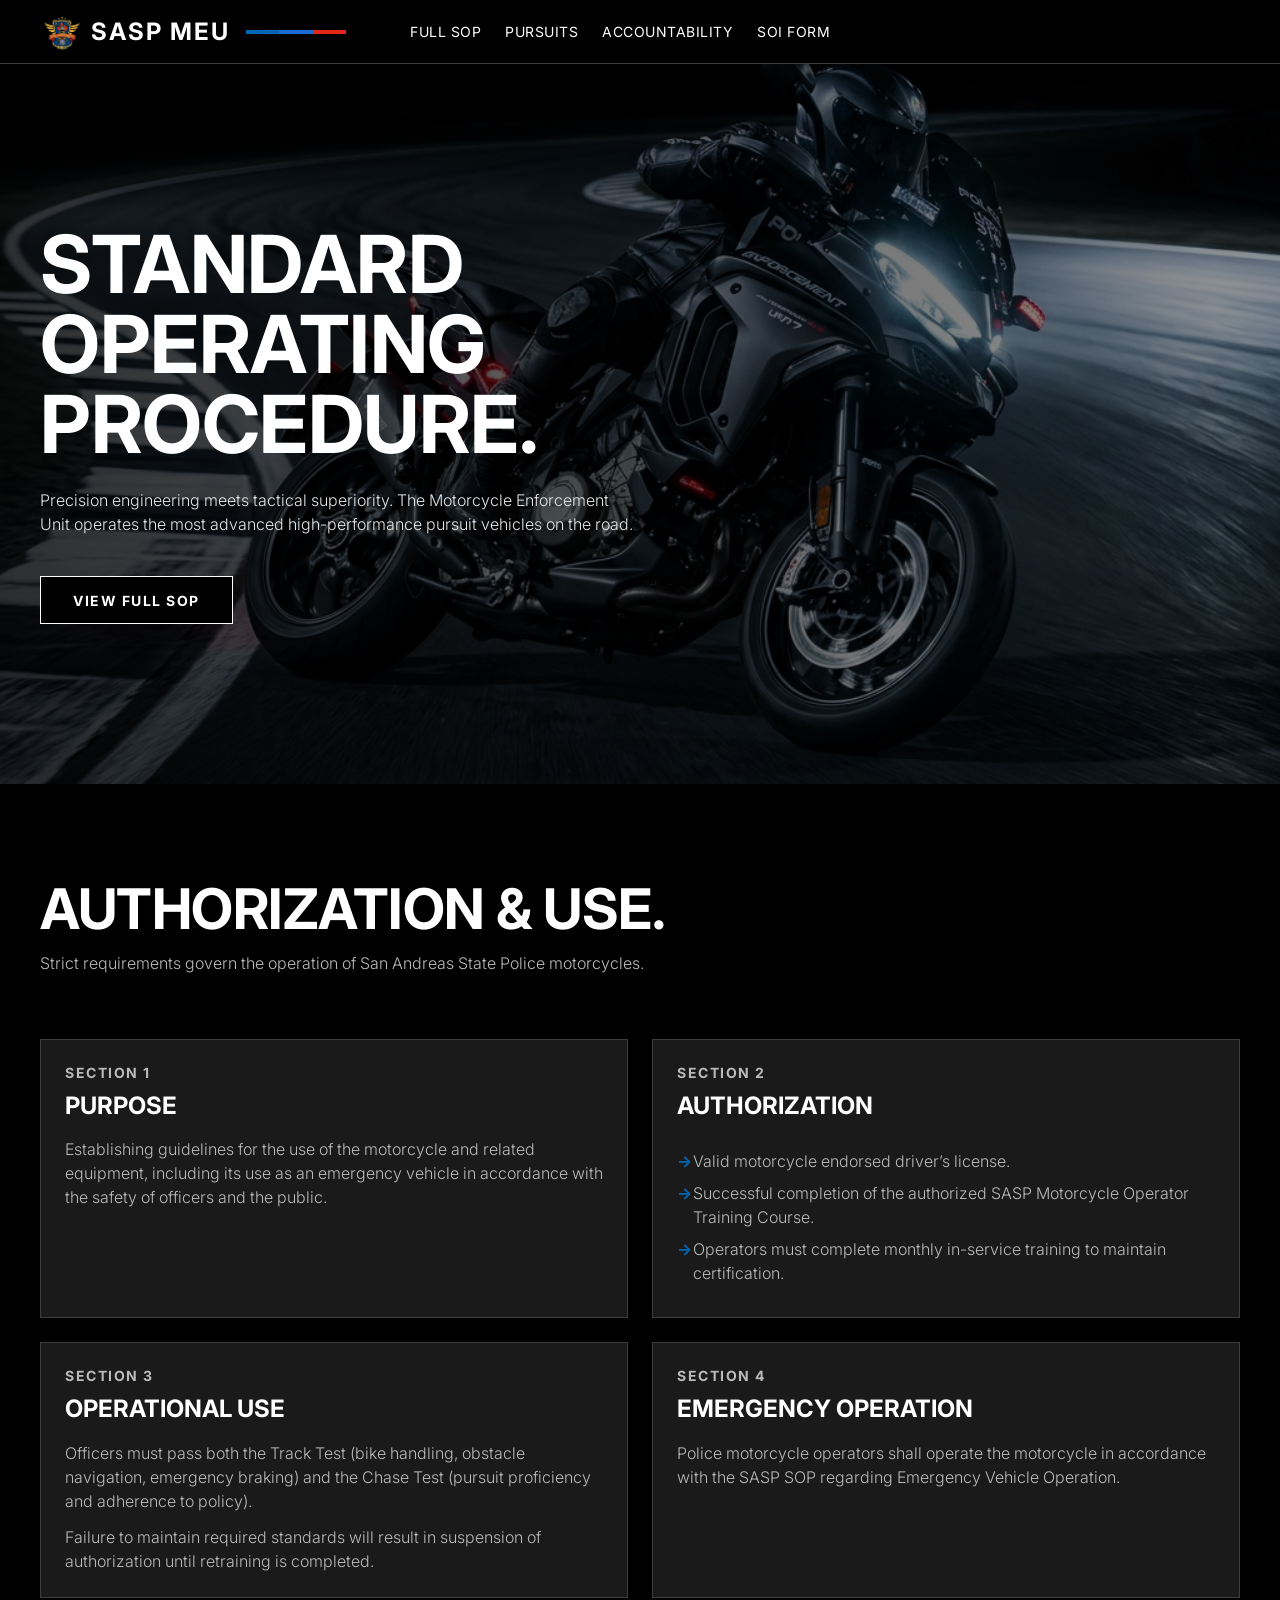
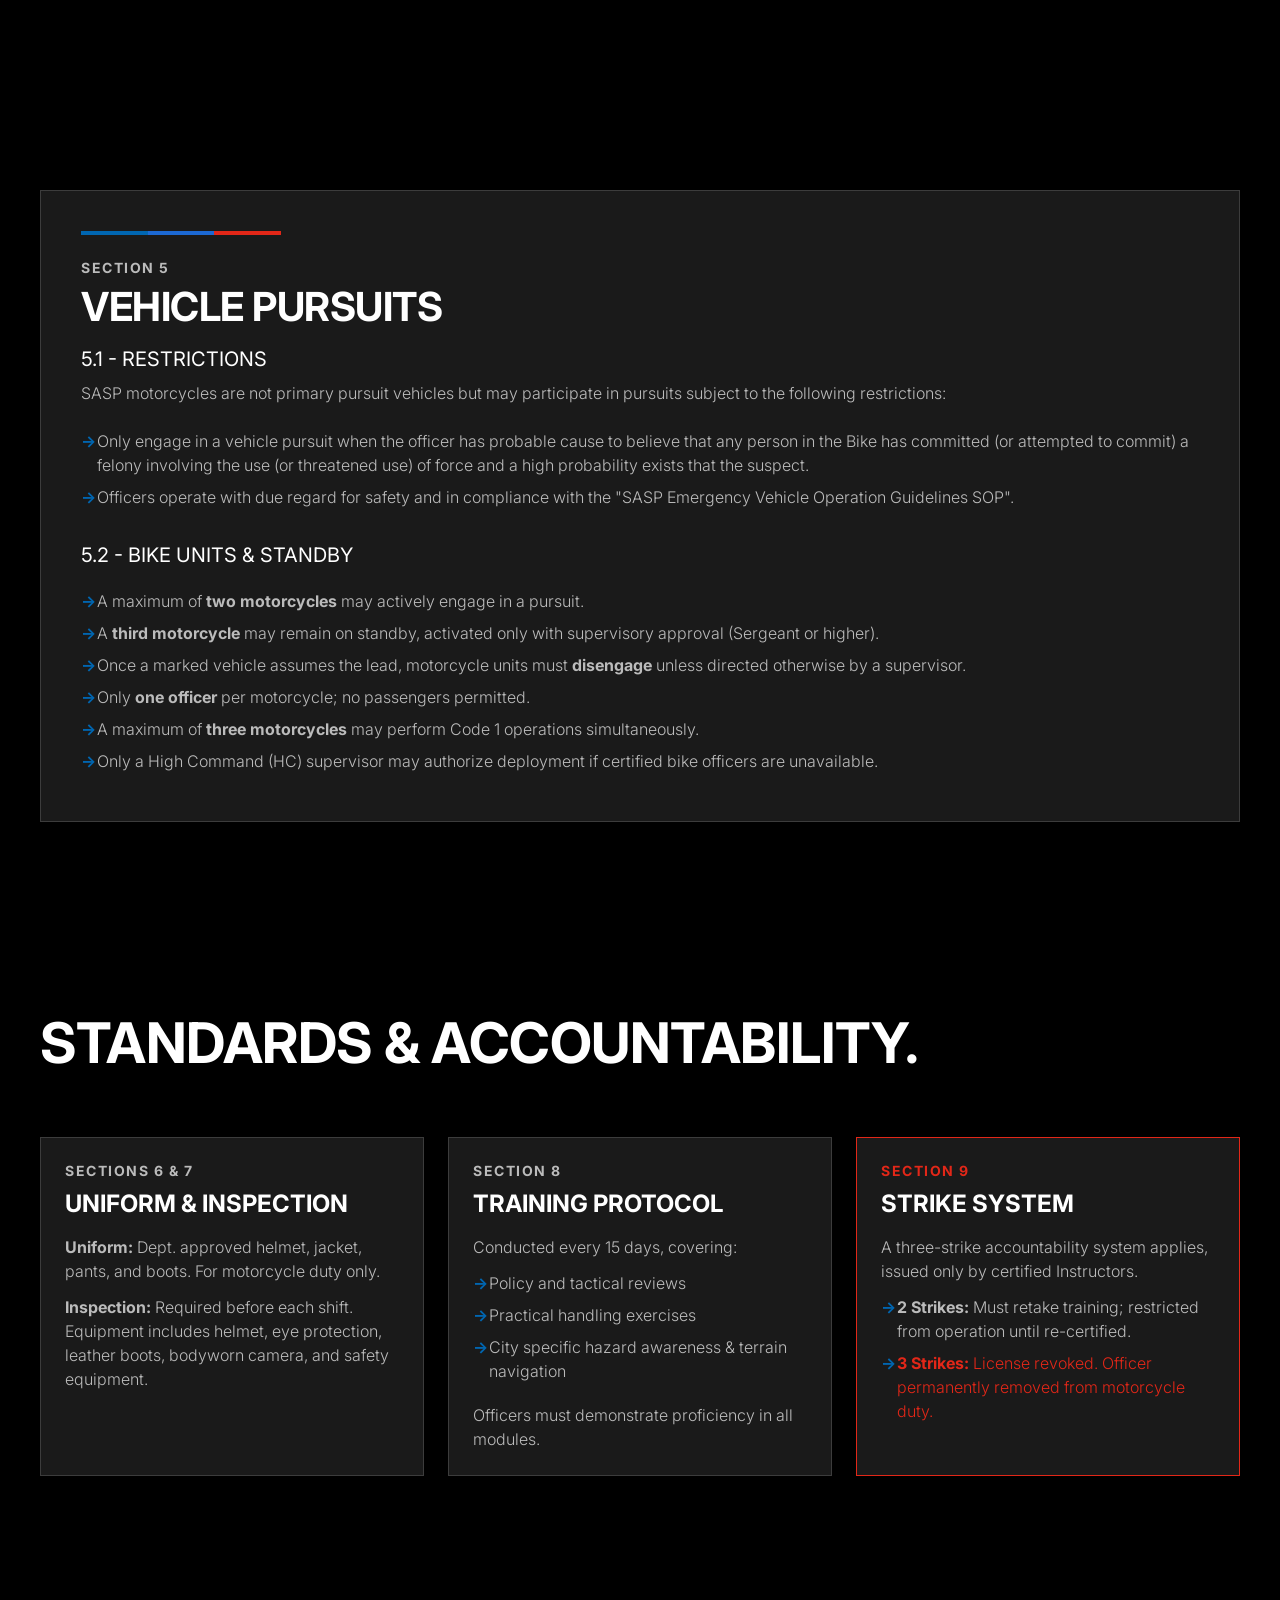
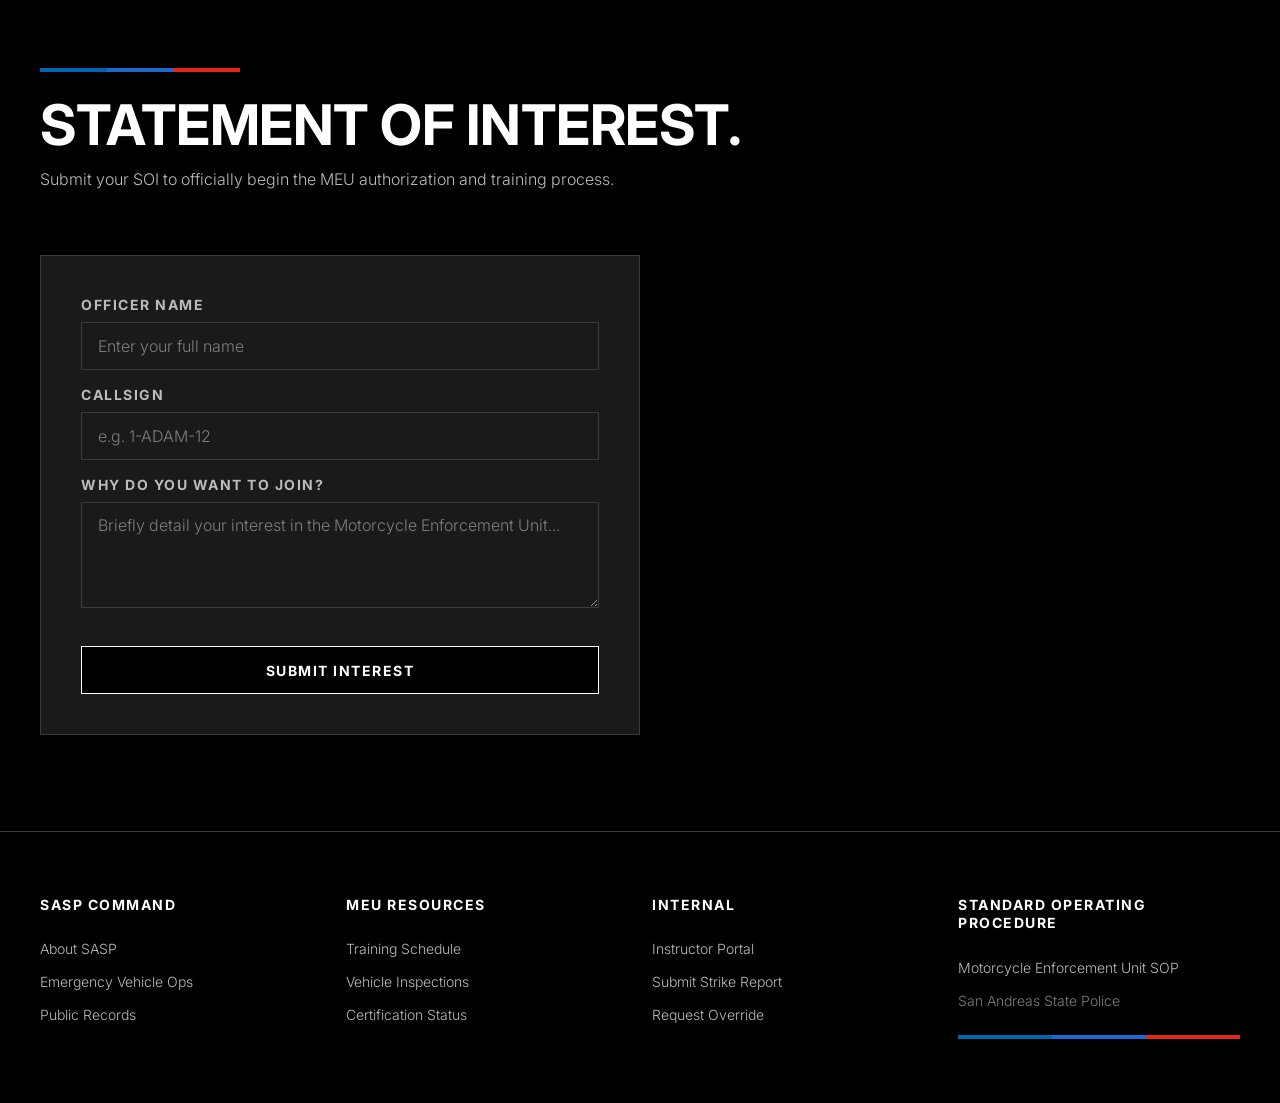
==== index.html @ 4cd26783 "Add files via upload" ====
<!DOCTYPE html>
<html lang="en">
<head>
    <meta charset="UTF-8">
    <meta name="viewport" content="width=device-width, initial-scale=1.0">
    <title>SASP MEU | Standard Operating Procedure</title>
    <link rel="stylesheet" href="style.css">
</head>
<body>

    <nav class="top-nav">
        <div class="nav-brand">
            <div class="meu-logo">
                <!-- User's logo goes here. Using text fallback if image is broken -->
                <img src="assets/logo.png" alt="MEU Logo" class="meu-logo-img" onerror="this.style.display='none'">
                SASP MEU
            </div>
            <div class="divider-container">
                <div class="m-stripe-divider">
                    <div class="m-stripe-segment stripe-light"></div>
                    <div class="m-stripe-segment stripe-dark"></div>
                    <div class="m-stripe-segment stripe-red"></div>
                </div>
            </div>
        </div>
        <div class="nav-links">
            <a href="#requirements" class="nav-link">Full SOP</a>
            <a href="#pursuits" class="nav-link">Pursuits</a>
            <a href="#accountability" class="nav-link">Accountability</a>
            <a href="#soi" class="nav-link">SOI Form</a>
        </div>
    </nav>

    <div class="hero-photo-band" style="background-image: url('assets/meu_hero_bike_1777441235465.png');">
        <div class="hero-content">
            <h1 class="display-xl">Standard<br>Operating<br>Procedure.</h1>
            <p class="body-md">Precision engineering meets tactical superiority. The Motorcycle Enforcement Unit operates the most advanced high-performance pursuit vehicles on the road.</p>
            <a href="#requirements" class="button-primary">View Full SOP</a>
        </div>
    </div>

    <section id="requirements" class="section-container">
        <div class="section-header">
            <h2 class="display-lg">Authorization & Use.</h2>
            <p class="body-md" style="margin-top: var(--spacing-sm);">Strict requirements govern the operation of San Andreas State Police motorcycles.</p>
        </div>
        
        <div class="grid-3up" style="grid-template-columns: repeat(2, 1fr);">
            <div class="feature-photo-card">
                <div class="label-uppercase">Section 1</div>
                <h3 class="title-lg">Purpose</h3>
                <p class="body-md">Establishing guidelines for the use of the motorcycle and related equipment, including its use as an emergency vehicle in accordance with the safety of officers and the public.</p>
            </div>
            <div class="feature-photo-card">
                <div class="label-uppercase">Section 2</div>
                <h3 class="title-lg">Authorization</h3>
                <ul class="feature-list body-md">
                    <li>Valid motorcycle endorsed driver’s license.</li>
                    <li>Successful completion of the authorized SASP Motorcycle Operator Training Course.</li>
                    <li>Operators must complete monthly in-service training to maintain certification.</li>
                </ul>
            </div>
            <div class="feature-photo-card">
                <div class="label-uppercase">Section 3</div>
                <h3 class="title-lg">Operational Use</h3>
                <p class="body-md">Officers must pass both the Track Test (bike handling, obstacle navigation, emergency braking) and the Chase Test (pursuit proficiency and adherence to policy).</p>
                <p class="body-md" style="margin-top: var(--spacing-sm);">Failure to maintain required standards will result in suspension of authorization until retraining is completed.</p>
            </div>
            <div class="feature-photo-card">
                <div class="label-uppercase">Section 4</div>
                <h3 class="title-lg">Emergency Operation</h3>
                <p class="body-md">Police motorcycle operators shall operate the motorcycle in accordance with the SASP SOP regarding Emergency Vehicle Operation.</p>
            </div>
        </div>
    </section>

    <section id="pursuits" class="section-container">
        <div class="feature-photo-card" style="padding: var(--spacing-xl);">
            <div class="m-stripe-divider" style="max-width: 200px; margin-bottom: var(--spacing-lg);">
                <div class="m-stripe-segment stripe-light"></div>
                <div class="m-stripe-segment stripe-dark"></div>
                <div class="m-stripe-segment stripe-red"></div>
            </div>
            <div class="label-uppercase">Section 5</div>
            <h2 class="display-md" style="margin-bottom: var(--spacing-md);">Vehicle Pursuits</h2>
            
            <h3 class="title-md" style="margin-bottom: var(--spacing-xs); color: var(--ink);">5.1 - Restrictions</h3>
            <p class="body-md" style="margin-bottom: var(--spacing-sm);">SASP motorcycles are not primary pursuit vehicles but may participate in pursuits subject to the following restrictions:</p>
            <ul class="feature-list body-md" style="margin-bottom: var(--spacing-lg);">
                <li>Only engage in a vehicle pursuit when the officer has probable cause to believe that any person in the Bike has committed (or attempted to commit) a felony involving the use (or threatened use) of force and a high probability exists that the suspect.</li>
                <li>Officers operate with due regard for safety and in compliance with the "SASP Emergency Vehicle Operation Guidelines SOP".</li>
            </ul>

            <h3 class="title-md" style="margin-bottom: var(--spacing-xs); color: var(--ink);">5.2 - Bike Units & Standby</h3>
            <ul class="feature-list body-md">
                <li>A maximum of <strong>two motorcycles</strong> may actively engage in a pursuit.</li>
                <li>A <strong>third motorcycle</strong> may remain on standby, activated only with supervisory approval (Sergeant or higher).</li>
                <li>Once a marked vehicle assumes the lead, motorcycle units must <strong>disengage</strong> unless directed otherwise by a supervisor.</li>
                <li>Only <strong>one officer</strong> per motorcycle; no passengers permitted.</li>
                <li>A maximum of <strong>three motorcycles</strong> may perform Code 1 operations simultaneously.</li>
                <li>Only a High Command (HC) supervisor may authorize deployment if certified bike officers are unavailable.</li>
            </ul>
        </div>
    </section>

    <section id="accountability" class="section-container">
        <div class="section-header">
            <h2 class="display-lg">Standards & Accountability.</h2>
        </div>
        
        <div class="grid-3up">
            <div class="feature-photo-card">
                <div class="label-uppercase">Sections 6 & 7</div>
                <h3 class="title-lg">Uniform & Inspection</h3>
                <p class="body-md"><strong>Uniform:</strong> Dept. approved helmet, jacket, pants, and boots. For motorcycle duty only.</p>
                <p class="body-md" style="margin-top: var(--spacing-sm);"><strong>Inspection:</strong> Required before each shift. Equipment includes helmet, eye protection, leather boots, bodyworn camera, and safety equipment.</p>
            </div>
            <div class="feature-photo-card">
                <div class="label-uppercase">Section 8</div>
                <h3 class="title-lg">Training Protocol</h3>
                <p class="body-md">Conducted every 15 days, covering:</p>
                <ul class="feature-list body-md">
                    <li>Policy and tactical reviews</li>
                    <li>Practical handling exercises</li>
                    <li>City specific hazard awareness & terrain navigation</li>
                </ul>
                <p class="body-md" style="margin-top: var(--spacing-sm);">Officers must demonstrate proficiency in all modules.</p>
            </div>
            <div class="feature-photo-card" style="border-color: var(--m-red);">
                <div class="label-uppercase" style="color: var(--m-red);">Section 9</div>
                <h3 class="title-lg">Strike System</h3>
                <p class="body-md">A three-strike accountability system applies, issued only by certified Instructors.</p>
                <ul class="feature-list body-md">
                    <li><strong>2 Strikes:</strong> Must retake training; restricted from operation until re-certified.</li>
                    <li style="color: var(--m-red);"><strong>3 Strikes:</strong> License revoked. Officer permanently removed from motorcycle duty.</li>
                </ul>
            </div>
        </div>
    </section>

    <section id="soi" class="section-container">
        <div class="section-header">
            <div class="m-stripe-divider" style="max-width: 200px; margin-bottom: var(--spacing-lg);">
                <div class="m-stripe-segment stripe-light"></div>
                <div class="m-stripe-segment stripe-dark"></div>
                <div class="m-stripe-segment stripe-red"></div>
            </div>
            <h2 class="display-lg">Statement of Interest.</h2>
            <p class="body-md" style="margin-top: var(--spacing-sm);">Submit your SOI to officially begin the MEU authorization and training process.</p>
        </div>
        
        <div class="feature-photo-card" style="max-width: 600px; padding: var(--spacing-xl);">
            <form id="soiForm" action="#" method="POST" style="display: flex; flex-direction: column; gap: var(--spacing-md);">
                <div>
                    <label class="label-uppercase" style="display: block; margin-bottom: var(--spacing-xs);">Officer Name</label>
                    <input type="text" id="officerName" name="name" class="text-input" placeholder="Enter your full name" required>
                </div>
                <div>
                    <label class="label-uppercase" style="display: block; margin-bottom: var(--spacing-xs);">Callsign</label>
                    <input type="text" id="callsign" name="callsign" class="text-input" placeholder="e.g. 1-ADAM-12" required>
                </div>
                <div>
                    <label class="label-uppercase" style="display: block; margin-bottom: var(--spacing-xs);">Why do you want to join?</label>
                    <textarea id="interest" name="interest" class="text-input" rows="4" style="height: auto; resize: vertical;" placeholder="Briefly detail your interest in the Motorcycle Enforcement Unit..." required></textarea>
                </div>
                <button type="submit" id="submitBtn" class="button-primary" style="margin-top: var(--spacing-md); width: 100%;">Submit Interest</button>
                <p id="formMessage" class="body-md" style="display: none; margin-top: var(--spacing-sm); text-align: center;"></p>
            </form>
        </div>
    </section>

    <footer class="footer">
        <div class="footer-col">
            <h4 class="label-uppercase">SASP Command</h4>
            <a href="#" class="footer-link body-sm">About SASP</a>
            <a href="#" class="footer-link body-sm">Emergency Vehicle Ops</a>
            <a href="#" class="footer-link body-sm">Public Records</a>
        </div>
        <div class="footer-col">
            <h4 class="label-uppercase">MEU Resources</h4>
            <a href="#" class="footer-link body-sm">Training Schedule</a>
            <a href="#" class="footer-link body-sm">Vehicle Inspections</a>
            <a href="#" class="footer-link body-sm">Certification Status</a>
        </div>
        <div class="footer-col">
            <h4 class="label-uppercase">Internal</h4>
            <a href="#" class="footer-link body-sm">Instructor Portal</a>
            <a href="#" class="footer-link body-sm">Submit Strike Report</a>
            <a href="#" class="footer-link body-sm">Request Override</a>
        </div>
        <div class="footer-col">
            <h4 class="label-uppercase">Standard Operating Procedure</h4>
            <a href="#" class="footer-link body-sm">Motorcycle Enforcement Unit SOP</a>
            <p class="body-sm" style="color: var(--muted); margin-top: var(--spacing-sm);">San Andreas State Police</p>
            <div class="m-stripe-divider" style="margin-top: var(--spacing-lg);">
                <div class="m-stripe-segment stripe-light"></div>
                <div class="m-stripe-segment stripe-dark"></div>
                <div class="m-stripe-segment stripe-red"></div>
            </div>
        </div>
    </footer>

    <script>
        document.getElementById('soiForm').addEventListener('submit', function(e) {
            e.preventDefault();
            
            const btn = document.getElementById('submitBtn');
            const msg = document.getElementById('formMessage');
            btn.textContent = 'Transmitting...';
            btn.disabled = true;
            
            const formData = new FormData(this);
            const data = new URLSearchParams(formData);
            
            // The active Google Apps Script webhook URL
            const scriptURL = 'https://script.google.com/macros/s/AKfycbw03T1ecBTQL6pjJAkefaUVgHMtBm53kkaaSEDaXXv6P0BlITUKvzTPXQiPeKNUS4Qn/exec';

            fetch(scriptURL, { 
                method: 'POST', 
                body: data,
                mode: 'no-cors',
                headers: {
                    'Content-Type': 'application/x-www-form-urlencoded'
                }
            })
                .then(response => {
                    msg.style.display = 'block';
                    msg.style.color = '#0fa336'; // Success green
                    msg.textContent = 'Statement of Interest submitted successfully.';
                    this.reset();
                    btn.textContent = 'Submit Interest';
                    btn.disabled = false;
                })
                .catch(error => {
                    msg.style.display = 'block';
                    msg.style.color = 'var(--m-red)';
                    msg.textContent = 'Transmission failed. Please try again.';
                    btn.textContent = 'Submit Interest';
                    btn.disabled = false;
                    console.error('Error!', error.message);
                });
        });
    </script>
</body>
</html>
---- style.css ----
@import url('https://fonts.googleapis.com/css2?family=Inter:wght@300;400;700&display=swap');

:root {
  /* Colors */
  --primary: #ffffff;
  --ink: #ffffff;
  --body: #bbbbbb;
  --body-strong: #e6e6e6;
  --muted: #7e7e7e;
  --hairline: #3c3c3c;
  --hairline-strong: #262626;
  --canvas: #000000;
  --surface-card: #1a1a1a;
  --surface-elevated: #262626;
  --surface-soft: #0d0d0d;
  --on-primary: #000000;
  --on-dark: #ffffff;
  --m-blue-light: #0066b1;
  --m-blue-dark: #1c69d4;
  --m-red: #e22718;

  /* Spacing */
  --spacing-xxs: 4px;
  --spacing-xs: 8px;
  --spacing-sm: 12px;
  --spacing-md: 16px;
  --spacing-lg: 24px;
  --spacing-xl: 40px;
  --spacing-xxl: 64px;
  --spacing-section: 96px;

  /* Typography */
  --font-display: "Inter", sans-serif;
  --font-body: "Inter", sans-serif;
}

* {
  box-sizing: border-box;
  margin: 0;
  padding: 0;
}

body {
  background-color: var(--canvas);
  color: var(--body);
  font-family: var(--font-body);
  -webkit-font-smoothing: antialiased;
  line-height: 1.5;
}

h1, h2, h3, h4, h5, h6 {
  color: var(--ink);
  font-family: var(--font-display);
  font-weight: 700;
  text-transform: uppercase;
  margin: 0;
}

a {
  color: inherit;
  text-decoration: none;
}

/* Typography Classes */
.display-xl { font-size: 80px; font-weight: 700; line-height: 1; letter-spacing: -0.5px; text-transform: uppercase; }
.display-lg { font-size: 56px; font-weight: 700; line-height: 1.05; letter-spacing: -0.5px; text-transform: uppercase; }
.display-md { font-size: 40px; font-weight: 700; line-height: 1.1; letter-spacing: -0.5px; }
.display-sm { font-size: 32px; font-weight: 700; line-height: 1.15; letter-spacing: -0.5px; }
.title-lg { font-size: 24px; font-weight: 700; line-height: 1.3; }
.title-md { font-size: 20px; font-weight: 400; line-height: 1.4; color: var(--body-strong); }
.title-sm { font-size: 18px; font-weight: 400; line-height: 1.4; }
.label-uppercase { font-size: 14px; font-weight: 700; line-height: 1.3; letter-spacing: 1.5px; text-transform: uppercase; color: var(--body); }
.body-md { font-size: 16px; font-weight: 300; line-height: 1.5; color: var(--body); }
.body-sm { font-size: 14px; font-weight: 300; line-height: 1.5; color: var(--body); }

/* Components */
.top-nav {
  background-color: var(--canvas);
  color: var(--on-dark);
  height: 64px;
  display: flex;
  align-items: center;
  padding: 0 var(--spacing-xl);
  border-bottom: 1px solid var(--hairline);
  position: sticky;
  top: 0;
  z-index: 100;
}

.nav-brand {
  display: flex;
  align-items: center;
  gap: var(--spacing-md);
  margin-right: var(--spacing-xxl);
}

.meu-logo {
  font-family: var(--font-display);
  font-weight: 700;
  font-size: 24px;
  letter-spacing: 2px;
  color: var(--primary);
  display: flex;
  align-items: center;
  gap: 8px;
}

.meu-logo-img {
  height: 40px;
  width: auto;
  object-fit: contain;
}

.m-stripe-divider {
  display: flex;
  height: 4px;
  width: 100%;
}
.m-stripe-segment { flex: 1; }
.stripe-light { background-color: var(--m-blue-light); }
.stripe-dark { background-color: var(--m-blue-dark); }
.stripe-red { background-color: var(--m-red); }

.nav-links {
  display: flex;
  gap: var(--spacing-lg);
}

.nav-link {
  font-size: 14px;
  font-weight: 400;
  letter-spacing: 0.5px;
  color: var(--on-dark);
  text-transform: uppercase;
}

.hero-photo-band {
  background-color: var(--canvas);
  color: var(--on-dark);
  padding: var(--spacing-xxl) var(--spacing-xl);
  min-height: 80vh;
  display: flex;
  flex-direction: column;
  justify-content: center;
  background-size: cover;
  background-position: center;
  position: relative;
}

.hero-photo-band::before {
  content: '';
  position: absolute;
  top: 0; left: 0; right: 0; bottom: 0;
  background: linear-gradient(90deg, rgba(0,0,0,0.8) 0%, rgba(0,0,0,0.4) 100%);
  z-index: 1;
}

.hero-content {
  position: relative;
  z-index: 2;
  max-width: 800px;
}

.hero-content .body-md {
  margin-top: var(--spacing-lg);
  max-width: 600px;
  color: var(--body-strong);
}

.button-primary {
  background-color: var(--canvas);
  color: var(--on-dark);
  font-family: var(--font-display);
  font-size: 14px;
  font-weight: 700;
  letter-spacing: 1.5px;
  text-transform: uppercase;
  border: 1px solid var(--primary);
  border-radius: 0;
  padding: 16px 32px;
  height: 48px;
  cursor: pointer;
  display: inline-flex;
  align-items: center;
  justify-content: center;
  transition: background-color 0.2s, color 0.2s;
  margin-top: var(--spacing-xl);
}

.button-primary:hover {
  background-color: var(--primary);
  color: var(--on-primary);
}

.button-primary-outline {
  background-color: transparent;
  color: var(--on-dark);
  font-family: var(--font-display);
  font-size: 14px;
  font-weight: 700;
  letter-spacing: 1.5px;
  text-transform: uppercase;
  border: 1px solid var(--primary);
  border-radius: 0;
  padding: 16px 32px;
  height: 48px;
  cursor: pointer;
  display: inline-flex;
  align-items: center;
  justify-content: center;
  transition: background-color 0.2s, color 0.2s;
}

.button-primary-outline:hover {
  background-color: var(--primary);
  color: var(--on-primary);
}

/* Sections */
.section-container {
  padding: var(--spacing-section) var(--spacing-xl);
  max-width: 1440px;
  margin: 0 auto;
}

.section-header {
  margin-bottom: var(--spacing-xxl);
}

/* Grids */
.grid-3up {
  display: grid;
  grid-template-columns: repeat(3, 1fr);
  gap: var(--spacing-lg);
}

/* Lists */
.feature-list {
  list-style: none;
  margin-top: var(--spacing-sm);
}

.feature-list li {
  margin-bottom: var(--spacing-xs);
  padding-left: var(--spacing-md);
  position: relative;
}

.feature-list li::before {
  content: '→';
  position: absolute;
  left: 0;
  color: var(--m-blue-light);
  font-weight: bold;
}

/* Cards */
.feature-photo-card {
  background-color: var(--surface-card);
  color: var(--on-dark);
  border-radius: 0;
  padding: var(--spacing-lg);
  border: 1px solid var(--hairline);
  display: flex;
  flex-direction: column;
}

.feature-photo-card img {
  width: calc(100% + 48px);
  margin: -24px -24px 24px -24px;
  aspect-ratio: 16/9;
  object-fit: cover;
}

.feature-photo-card .label-uppercase {
  margin-bottom: var(--spacing-xs);
}

.feature-photo-card .title-lg {
  margin-bottom: var(--spacing-md);
}

.model-card {
  background-color: var(--canvas);
  color: var(--on-dark);
  border-radius: 0;
  padding: 0;
}

.model-card img {
  width: 100%;
  aspect-ratio: 16/10;
  object-fit: cover;
  margin-bottom: var(--spacing-lg);
}

.text-link {
  background-color: transparent;
  color: var(--on-dark);
  font-family: var(--font-display);
  font-size: 14px;
  font-weight: 700;
  letter-spacing: 1.5px;
  text-transform: uppercase;
  display: inline-flex;
  align-items: center;
  gap: 8px;
  margin-top: var(--spacing-lg);
}

.text-link::after {
  content: '→';
  font-size: 18px;
}

/* Spec Cells */
.spec-grid {
  display: grid;
  grid-template-columns: repeat(4, 1fr);
  gap: 1px;
  background-color: var(--hairline);
  border: 1px solid var(--hairline);
}

.spec-cell {
  background-color: var(--surface-soft);
  color: var(--on-dark);
  padding: var(--spacing-xl);
  display: flex;
  flex-direction: column;
}

.spec-cell .display-sm {
  margin-bottom: var(--spacing-xs);
}

/* Forms */
.text-input {
  background-color: var(--surface-card);
  color: var(--on-dark);
  font-family: var(--font-body);
  font-size: 16px;
  font-weight: 300;
  border-radius: 0;
  padding: 12px 16px;
  height: 48px;
  border: 1px solid var(--hairline);
  outline: none;
  width: 100%;
  transition: border-color 0.2s;
}

.text-input:focus {
  border-color: var(--primary);
}

.text-input::placeholder {
  color: var(--muted);
}

/* Footer */
.footer {
  background-color: var(--canvas);
  padding: var(--spacing-xxl) var(--spacing-xl);
  border-top: 1px solid var(--hairline);
  display: grid;
  grid-template-columns: repeat(4, 1fr);
  gap: var(--spacing-lg);
}

.footer-col h4 {
  margin-bottom: var(--spacing-lg);
  color: var(--on-dark);
}

.footer-link {
  display: block;
  color: var(--body);
  margin-bottom: var(--spacing-sm);
  transition: color 0.2s;
}

.footer-link:hover {
  color: var(--on-dark);
}

.divider-container {
  width: 100px;
}

/* Media Queries */
@media (max-width: 1024px) {
  .grid-3up {
    grid-template-columns: repeat(2, 1fr);
  }
  .spec-grid {
    grid-template-columns: repeat(2, 1fr);
  }
}

@media (max-width: 768px) {
  .display-xl { font-size: 48px; }
  .grid-3up {
    grid-template-columns: 1fr;
  }
  .spec-grid {
    grid-template-columns: 1fr;
  }
  .footer {
    grid-template-columns: 1fr;
  }
  .nav-links {
    display: none;
  }
}
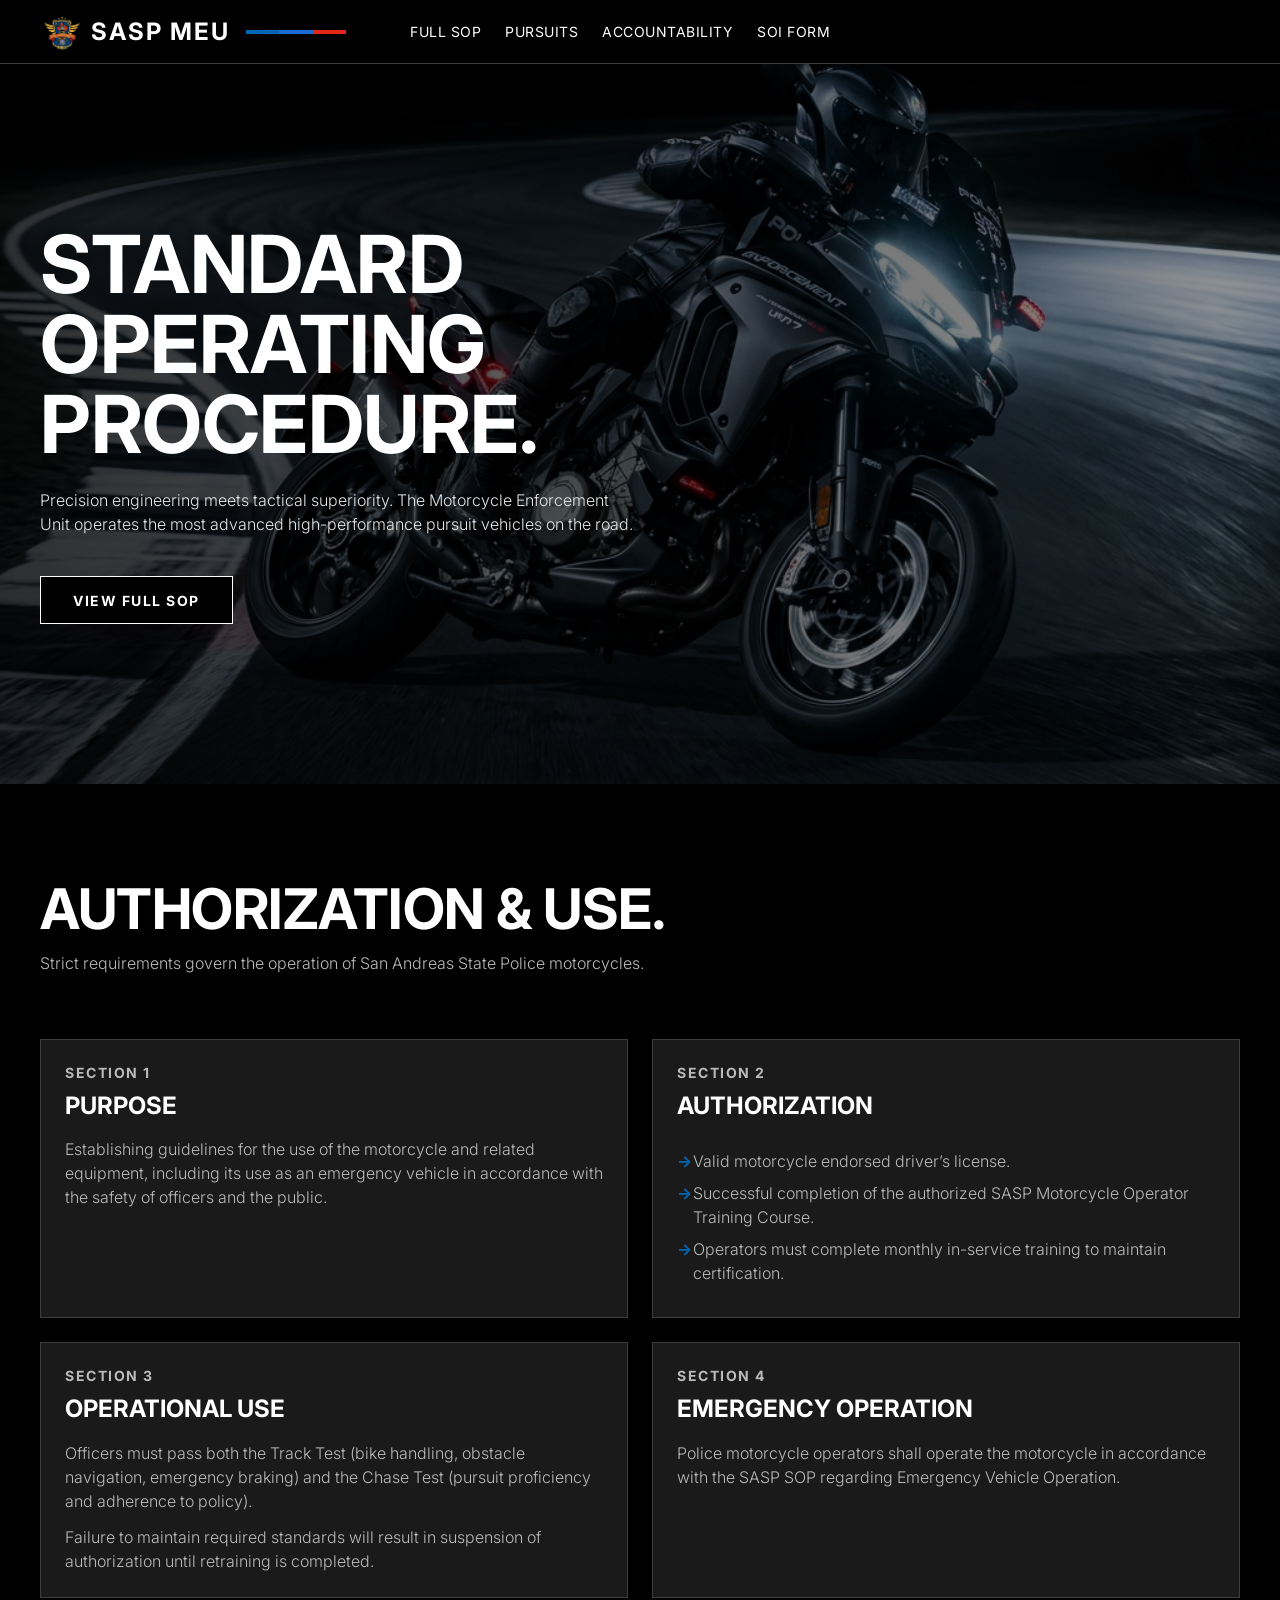
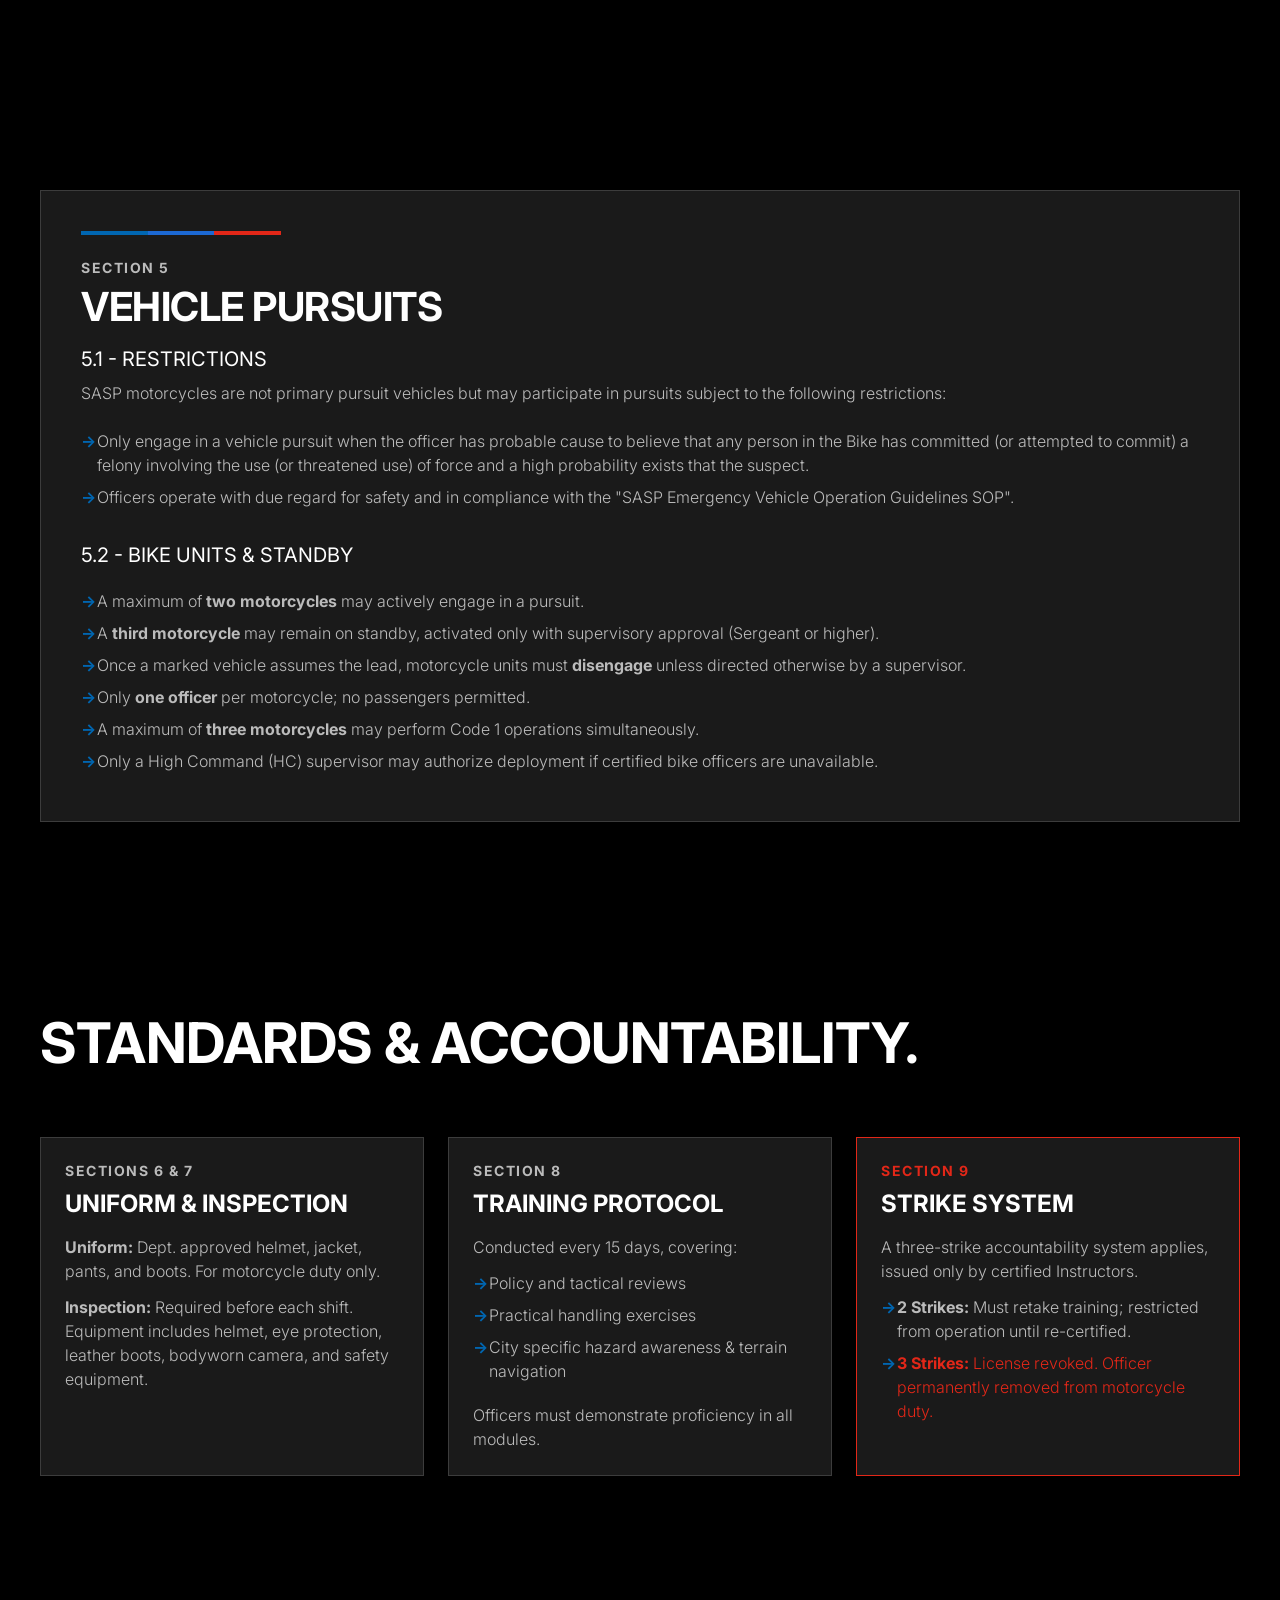
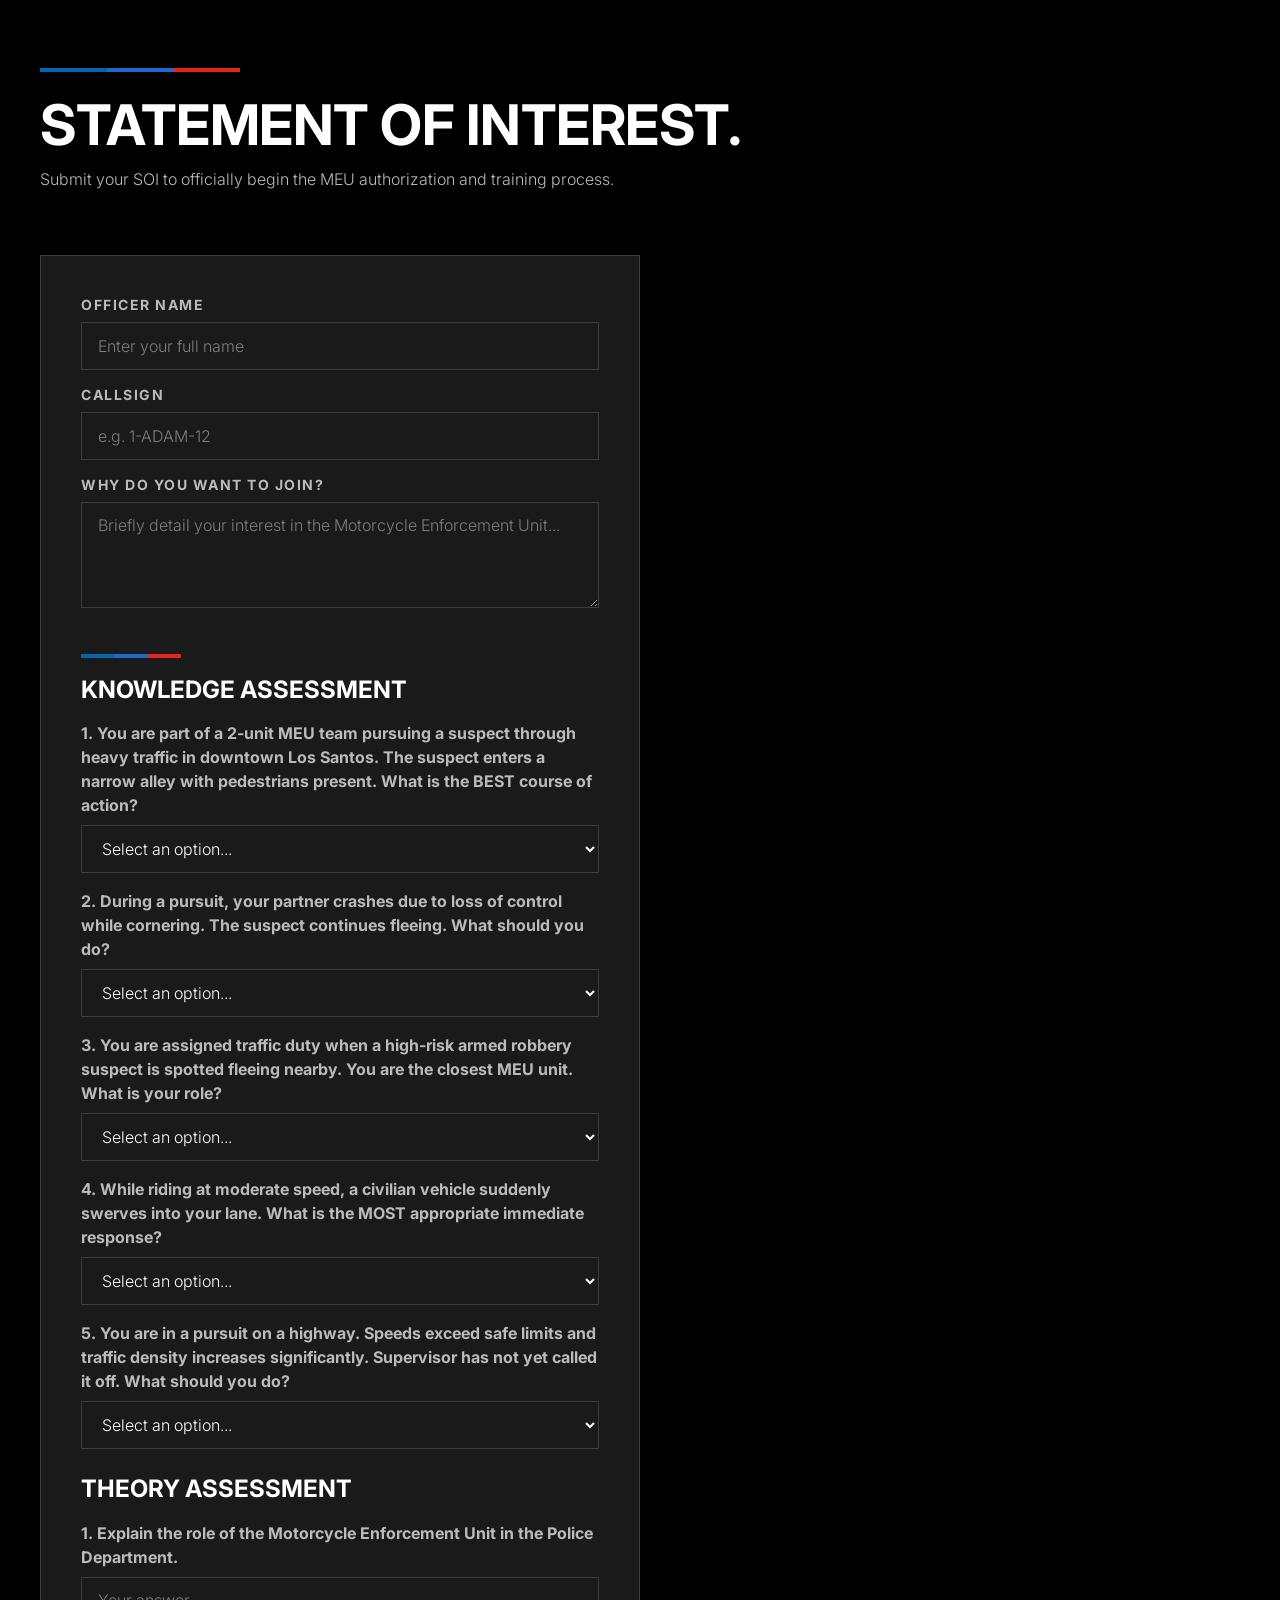
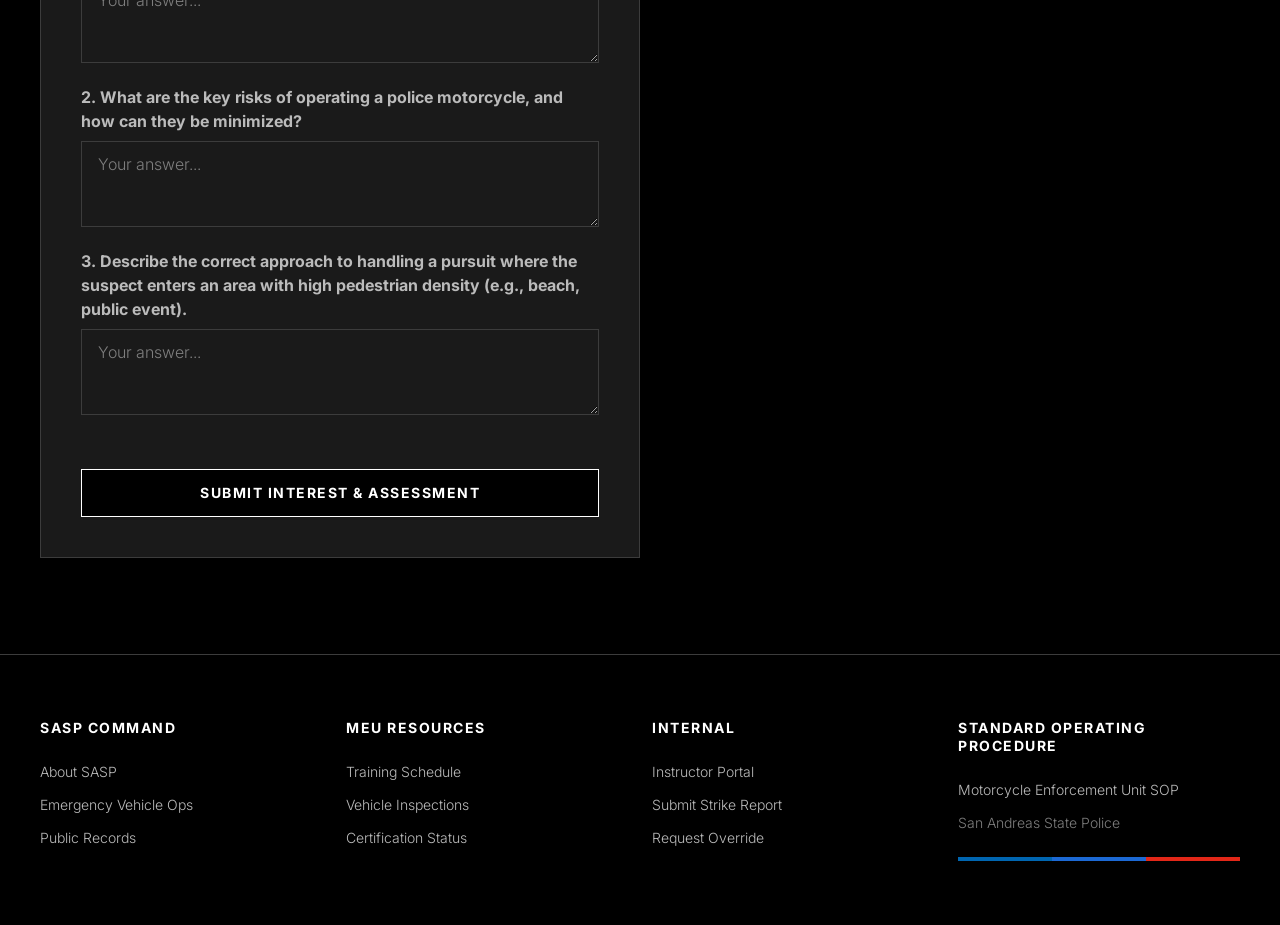
==== commit deac0d5e: "Add files via upload" ====
--- a/index.html
+++ b/index.html
@@ -163,7 +163,89 @@
                     <label class="label-uppercase" style="display: block; margin-bottom: var(--spacing-xs);">Why do you want to join?</label>
                     <textarea id="interest" name="interest" class="text-input" rows="4" style="height: auto; resize: vertical;" placeholder="Briefly detail your interest in the Motorcycle Enforcement Unit..." required></textarea>
                 </div>
-                <button type="submit" id="submitBtn" class="button-primary" style="margin-top: var(--spacing-md); width: 100%;">Submit Interest</button>
+
+                <div style="margin-top: var(--spacing-lg);">
+                    <div class="m-stripe-divider" style="max-width: 100px; margin-bottom: var(--spacing-md);">
+                        <div class="m-stripe-segment stripe-light"></div>
+                        <div class="m-stripe-segment stripe-dark"></div>
+                        <div class="m-stripe-segment stripe-red"></div>
+                    </div>
+                    <h3 class="title-lg" style="margin-bottom: var(--spacing-md);">Knowledge Assessment</h3>
+                    
+                    <div style="margin-bottom: var(--spacing-md);">
+                        <label class="body-md" style="display: block; margin-bottom: var(--spacing-xs); font-weight: bold;">1. You are part of a 2-unit MEU team pursuing a suspect through heavy traffic in downtown Los Santos. The suspect enters a narrow alley with pedestrians present. What is the BEST course of action?</label>
+                        <select name="mcq1" class="text-input" required>
+                            <option value="" disabled selected>Select an option...</option>
+                            <option value="A">A. Follow aggressively to maintain pressure</option>
+                            <option value="B">B. Split up and block both exits at high speed</option>
+                            <option value="C">C. Slow down, maintain visual if safe, and coordinate containment with backup units</option>
+                            <option value="D">D. Enter the alley at full speed to prevent escape</option>
+                        </select>
+                    </div>
+
+                    <div style="margin-bottom: var(--spacing-md);">
+                        <label class="body-md" style="display: block; margin-bottom: var(--spacing-xs); font-weight: bold;">2. During a pursuit, your partner crashes due to loss of control while cornering. The suspect continues fleeing. What should you do?</label>
+                        <select name="mcq2" class="text-input" required>
+                            <option value="" disabled selected>Select an option...</option>
+                            <option value="A">A. Continue pursuit alone to not lose the suspect</option>
+                            <option value="B">B. Stop immediately to assist your partner and notify dispatch</option>
+                            <option value="C">C. Ignore partner and call EMS later</option>
+                            <option value="D">D. Attempt to chase and call for help at the same time</option>
+                        </select>
+                    </div>
+
+                    <div style="margin-bottom: var(--spacing-md);">
+                        <label class="body-md" style="display: block; margin-bottom: var(--spacing-xs); font-weight: bold;">3. You are assigned traffic duty when a high-risk armed robbery suspect is spotted fleeing nearby. You are the closest MEU unit. What is your role?</label>
+                        <select name="mcq3" class="text-input" required>
+                            <option value="" disabled selected>Select an option...</option>
+                            <option value="A">A. Engage directly and attempt to stop the suspect alone</option>
+                            <option value="B">B. Join pursuit but maintain support role and relay real-time updates</option>
+                            <option value="C">C. Ignore because it’s not traffic-related</option>
+                            <option value="D">D. Attempt PIT maneuver immediately</option>
+                        </select>
+                    </div>
+
+                    <div style="margin-bottom: var(--spacing-md);">
+                        <label class="body-md" style="display: block; margin-bottom: var(--spacing-xs); font-weight: bold;">4. While riding at moderate speed, a civilian vehicle suddenly swerves into your lane. What is the MOST appropriate immediate response?</label>
+                        <select name="mcq4" class="text-input" required>
+                            <option value="" disabled selected>Select an option...</option>
+                            <option value="A">A. Accelerate past the vehicle</option>
+                            <option value="B">B. Brake and evade while maintaining control</option>
+                            <option value="C">C. Honk and maintain speed</option>
+                            <option value="D">D. Attempt to overtake from the same lane</option>
+                        </select>
+                    </div>
+
+                    <div style="margin-bottom: var(--spacing-md);">
+                        <label class="body-md" style="display: block; margin-bottom: var(--spacing-xs); font-weight: bold;">5. You are in a pursuit on a highway. Speeds exceed safe limits and traffic density increases significantly. Supervisor has not yet called it off. What should you do?</label>
+                        <select name="mcq5" class="text-input" required>
+                            <option value="" disabled selected>Select an option...</option>
+                            <option value="A">A. Continue pursuit at maximum speed</option>
+                            <option value="B">B. Back off to a safer distance and advise supervisor of risk</option>
+                            <option value="C">C. Attempt risky maneuver to end pursuit quickly</option>
+                            <option value="D">D. Ignore traffic conditions</option>
+                        </select>
+                    </div>
+
+                    <h3 class="title-lg" style="margin-top: var(--spacing-lg); margin-bottom: var(--spacing-md);">Theory Assessment</h3>
+
+                    <div style="margin-bottom: var(--spacing-md);">
+                        <label class="body-md" style="display: block; margin-bottom: var(--spacing-xs); font-weight: bold;">1. Explain the role of the Motorcycle Enforcement Unit in the Police Department.</label>
+                        <textarea name="theory1" class="text-input" rows="3" style="height: auto; resize: vertical;" placeholder="Your answer..." required></textarea>
+                    </div>
+
+                    <div style="margin-bottom: var(--spacing-md);">
+                        <label class="body-md" style="display: block; margin-bottom: var(--spacing-xs); font-weight: bold;">2. What are the key risks of operating a police motorcycle, and how can they be minimized?</label>
+                        <textarea name="theory2" class="text-input" rows="3" style="height: auto; resize: vertical;" placeholder="Your answer..." required></textarea>
+                    </div>
+
+                    <div style="margin-bottom: var(--spacing-md);">
+                        <label class="body-md" style="display: block; margin-bottom: var(--spacing-xs); font-weight: bold;">3. Describe the correct approach to handling a pursuit where the suspect enters an area with high pedestrian density (e.g., beach, public event).</label>
+                        <textarea name="theory3" class="text-input" rows="3" style="height: auto; resize: vertical;" placeholder="Your answer..." required></textarea>
+                    </div>
+                </div>
+
+                <button type="submit" id="submitBtn" class="button-primary" style="margin-top: var(--spacing-md); width: 100%;">Submit Interest & Assessment</button>
                 <p id="formMessage" class="body-md" style="display: none; margin-top: var(--spacing-sm); text-align: center;"></p>
             </form>
         </div>
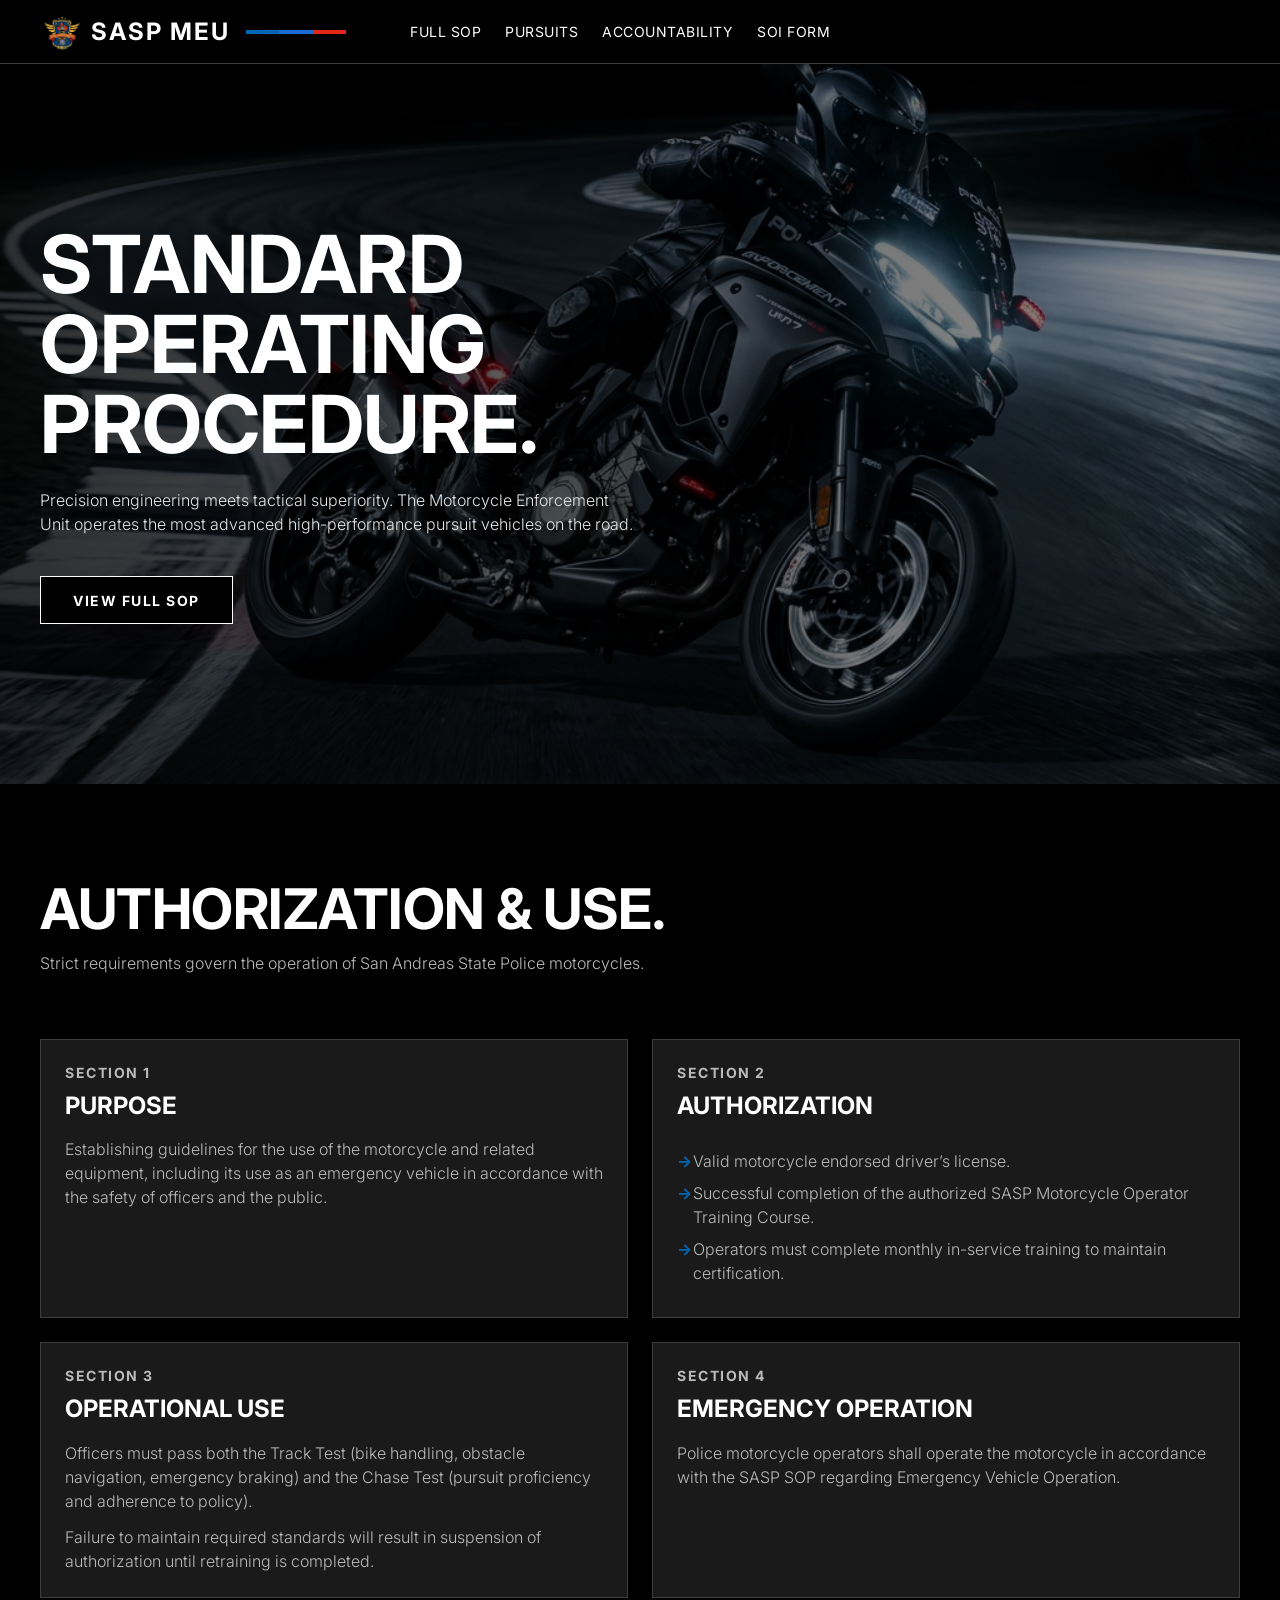
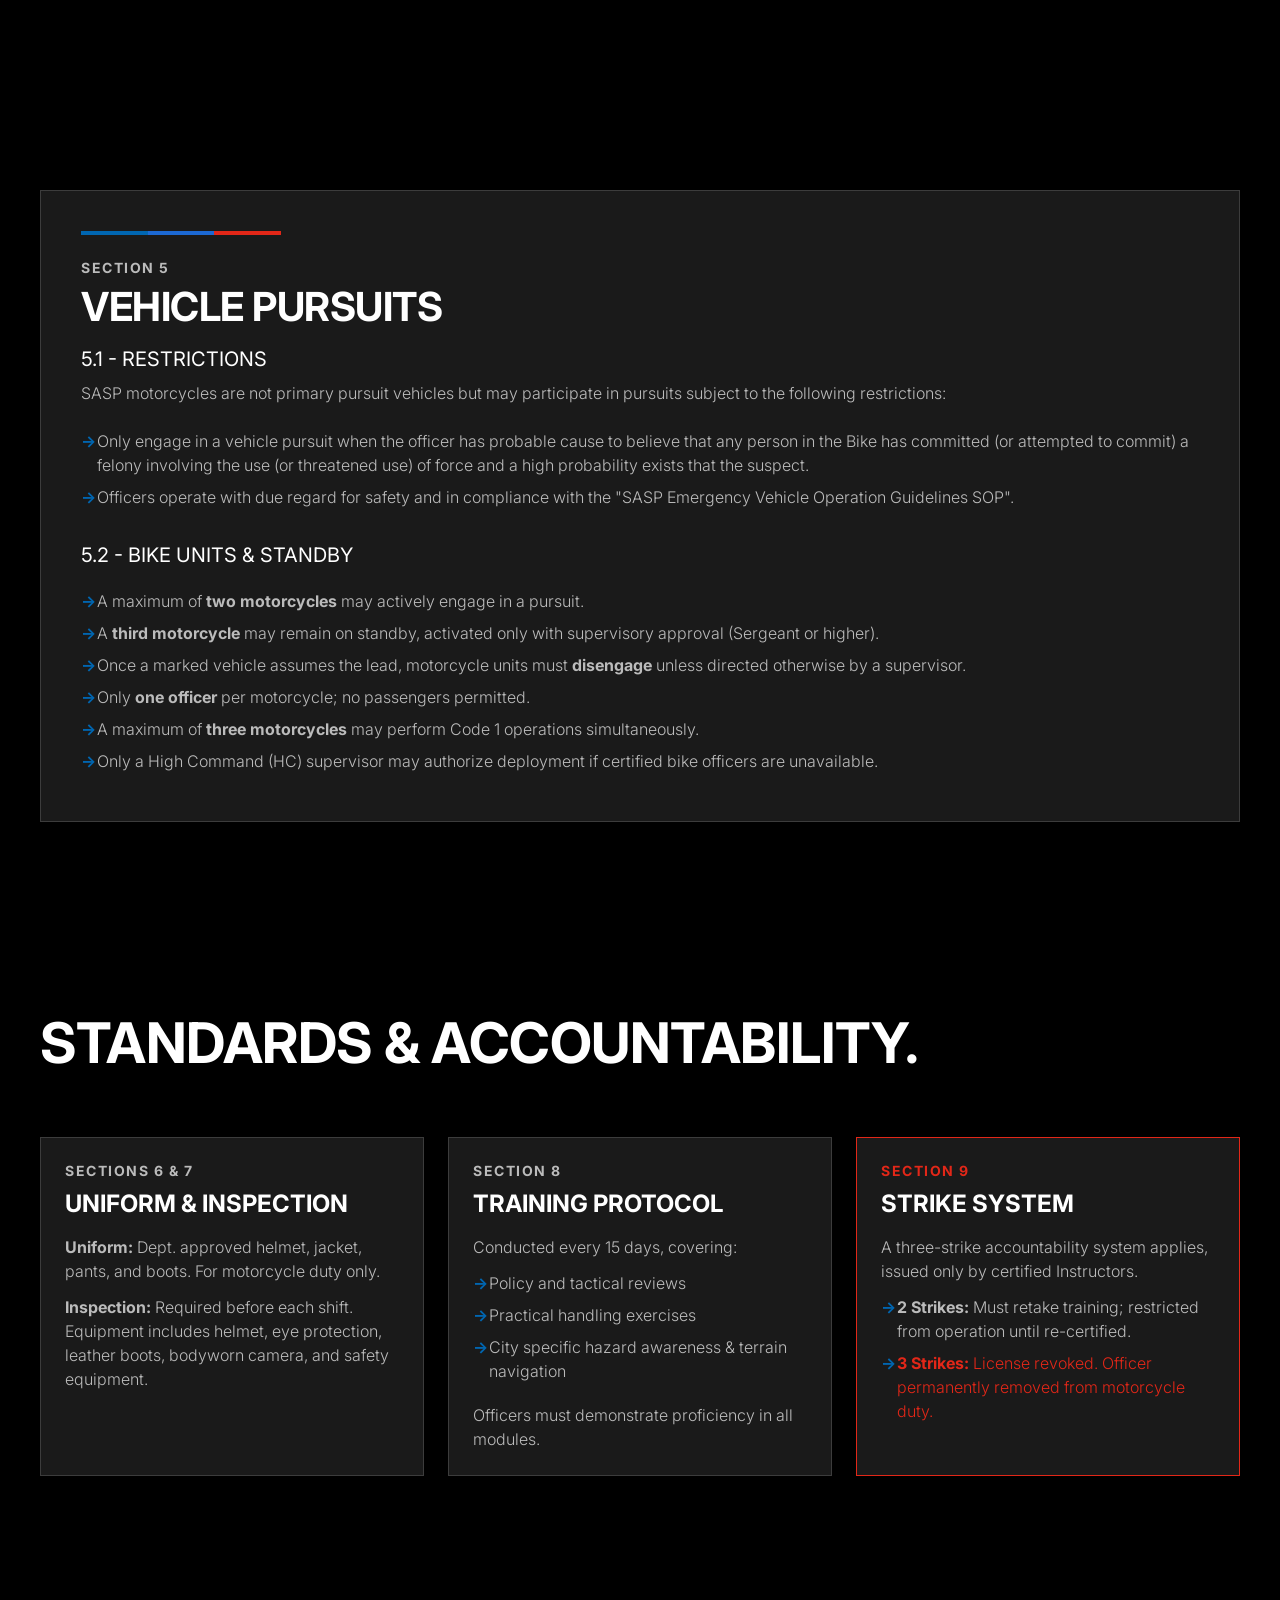
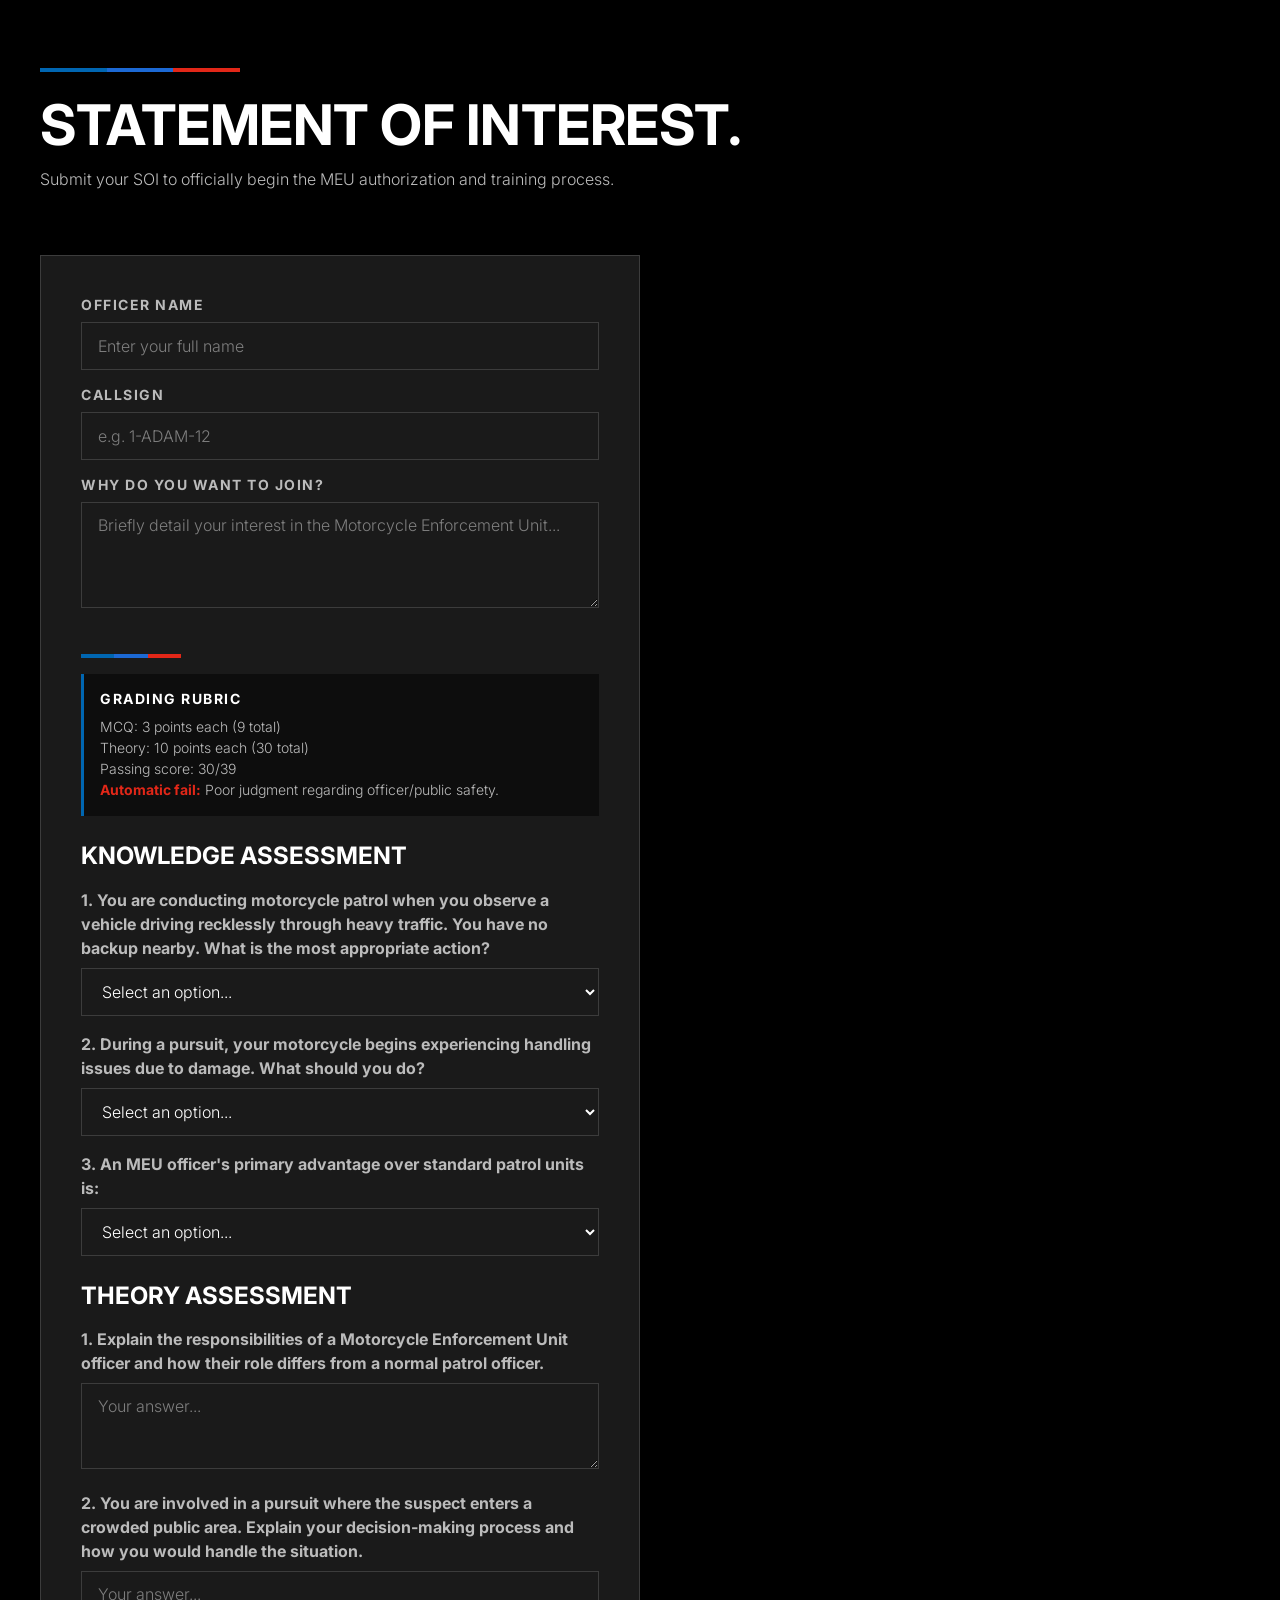
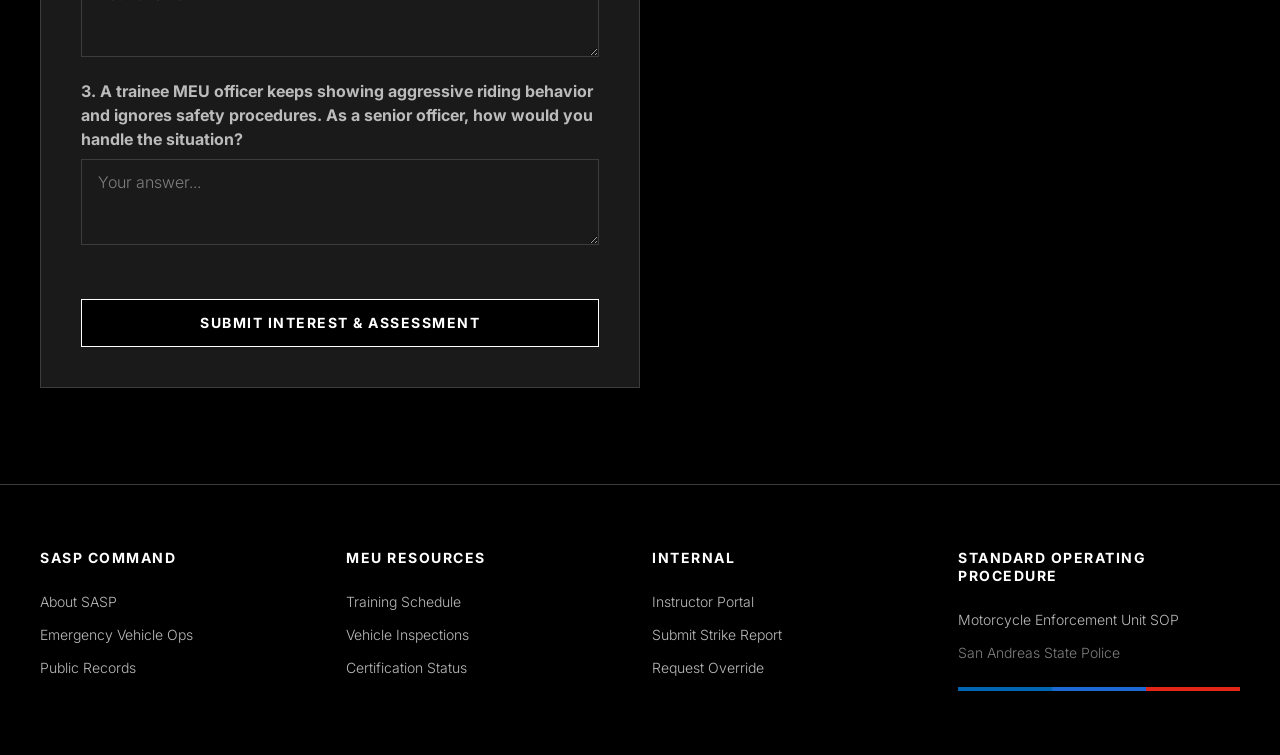
==== commit 728975ce: "Add files via upload" ====
--- a/index.html
+++ b/index.html
@@ -11,7 +11,6 @@
     <nav class="top-nav">
         <div class="nav-brand">
             <div class="meu-logo">
-                <!-- User's logo goes here. Using text fallback if image is broken -->
                 <img src="assets/logo.png" alt="MEU Logo" class="meu-logo-img" onerror="this.style.display='none'">
                 SASP MEU
             </div>
@@ -170,77 +169,61 @@
                         <div class="m-stripe-segment stripe-dark"></div>
                         <div class="m-stripe-segment stripe-red"></div>
                     </div>
+                    
+                    <div style="background-color: var(--surface-soft); padding: var(--spacing-md); margin-bottom: var(--spacing-lg); border-left: 3px solid var(--m-blue-light);">
+                        <h4 class="label-uppercase" style="color: var(--on-dark); margin-bottom: var(--spacing-xs);">Grading Rubric</h4>
+                        <p class="body-sm" style="color: var(--body);">MCQ: 3 points each (9 total)<br>Theory: 10 points each (30 total)<br>Passing score: 30/39<br><strong style="color: var(--m-red);">Automatic fail:</strong> Poor judgment regarding officer/public safety.</p>
+                    </div>
+
                     <h3 class="title-lg" style="margin-bottom: var(--spacing-md);">Knowledge Assessment</h3>
                     
                     <div style="margin-bottom: var(--spacing-md);">
-                        <label class="body-md" style="display: block; margin-bottom: var(--spacing-xs); font-weight: bold;">1. You are part of a 2-unit MEU team pursuing a suspect through heavy traffic in downtown Los Santos. The suspect enters a narrow alley with pedestrians present. What is the BEST course of action?</label>
+                        <label class="body-md" style="display: block; margin-bottom: var(--spacing-xs); font-weight: bold;">1. You are conducting motorcycle patrol when you observe a vehicle driving recklessly through heavy traffic. You have no backup nearby. What is the most appropriate action?</label>
                         <select name="mcq1" class="text-input" required>
                             <option value="" disabled selected>Select an option...</option>
-                            <option value="A">A. Follow aggressively to maintain pressure</option>
-                            <option value="B">B. Split up and block both exits at high speed</option>
-                            <option value="C">C. Slow down, maintain visual if safe, and coordinate containment with backup units</option>
-                            <option value="D">D. Enter the alley at full speed to prevent escape</option>
+                            <option value="A">A. Immediately initiate a high-speed pursuit to stop the vehicle</option>
+                            <option value="B">B. Follow at a safe distance, update dispatch, and request additional units</option>
+                            <option value="C">C. Attempt to block the vehicle alone with your motorcycle</option>
+                            <option value="D">D. Ignore the vehicle because MEU only handles motorcycles</option>
                         </select>
                     </div>
 
                     <div style="margin-bottom: var(--spacing-md);">
-                        <label class="body-md" style="display: block; margin-bottom: var(--spacing-xs); font-weight: bold;">2. During a pursuit, your partner crashes due to loss of control while cornering. The suspect continues fleeing. What should you do?</label>
+                        <label class="body-md" style="display: block; margin-bottom: var(--spacing-xs); font-weight: bold;">2. During a pursuit, your motorcycle begins experiencing handling issues due to damage. What should you do?</label>
                         <select name="mcq2" class="text-input" required>
                             <option value="" disabled selected>Select an option...</option>
-                            <option value="A">A. Continue pursuit alone to not lose the suspect</option>
-                            <option value="B">B. Stop immediately to assist your partner and notify dispatch</option>
-                            <option value="C">C. Ignore partner and call EMS later</option>
-                            <option value="D">D. Attempt to chase and call for help at the same time</option>
+                            <option value="A">A. Continue pursuing until the suspect is caught</option>
+                            <option value="B">B. Increase speed to compensate for the issue</option>
+                            <option value="C">C. Inform dispatch, disengage if unsafe, and allow other units to continue</option>
+                            <option value="D">D. Stop the pursuit without notifying anyone</option>
                         </select>
                     </div>
 
                     <div style="margin-bottom: var(--spacing-md);">
-                        <label class="body-md" style="display: block; margin-bottom: var(--spacing-xs); font-weight: bold;">3. You are assigned traffic duty when a high-risk armed robbery suspect is spotted fleeing nearby. You are the closest MEU unit. What is your role?</label>
+                        <label class="body-md" style="display: block; margin-bottom: var(--spacing-xs); font-weight: bold;">3. An MEU officer's primary advantage over standard patrol units is:</label>
                         <select name="mcq3" class="text-input" required>
                             <option value="" disabled selected>Select an option...</option>
-                            <option value="A">A. Engage directly and attempt to stop the suspect alone</option>
-                            <option value="B">B. Join pursuit but maintain support role and relay real-time updates</option>
-                            <option value="C">C. Ignore because it’s not traffic-related</option>
-                            <option value="D">D. Attempt PIT maneuver immediately</option>
+                            <option value="A">A. Ability to ignore traffic laws during patrol</option>
+                            <option value="B">B. Ability to perform dangerous maneuvers without restrictions</option>
+                            <option value="C">C. Increased mobility and maneuverability in difficult environments</option>
+                            <option value="D">D. Ability to handle every situation without backup</option>
                         </select>
                     </div>
 
-                    <div style="margin-bottom: var(--spacing-md);">
-                        <label class="body-md" style="display: block; margin-bottom: var(--spacing-xs); font-weight: bold;">4. While riding at moderate speed, a civilian vehicle suddenly swerves into your lane. What is the MOST appropriate immediate response?</label>
-                        <select name="mcq4" class="text-input" required>
-                            <option value="" disabled selected>Select an option...</option>
-                            <option value="A">A. Accelerate past the vehicle</option>
-                            <option value="B">B. Brake and evade while maintaining control</option>
-                            <option value="C">C. Honk and maintain speed</option>
-                            <option value="D">D. Attempt to overtake from the same lane</option>
-                        </select>
-                    </div>
-
-                    <div style="margin-bottom: var(--spacing-md);">
-                        <label class="body-md" style="display: block; margin-bottom: var(--spacing-xs); font-weight: bold;">5. You are in a pursuit on a highway. Speeds exceed safe limits and traffic density increases significantly. Supervisor has not yet called it off. What should you do?</label>
-                        <select name="mcq5" class="text-input" required>
-                            <option value="" disabled selected>Select an option...</option>
-                            <option value="A">A. Continue pursuit at maximum speed</option>
-                            <option value="B">B. Back off to a safer distance and advise supervisor of risk</option>
-                            <option value="C">C. Attempt risky maneuver to end pursuit quickly</option>
-                            <option value="D">D. Ignore traffic conditions</option>
-                        </select>
-                    </div>
-
                     <h3 class="title-lg" style="margin-top: var(--spacing-lg); margin-bottom: var(--spacing-md);">Theory Assessment</h3>
 
                     <div style="margin-bottom: var(--spacing-md);">
-                        <label class="body-md" style="display: block; margin-bottom: var(--spacing-xs); font-weight: bold;">1. Explain the role of the Motorcycle Enforcement Unit in the Police Department.</label>
+                        <label class="body-md" style="display: block; margin-bottom: var(--spacing-xs); font-weight: bold;">1. Explain the responsibilities of a Motorcycle Enforcement Unit officer and how their role differs from a normal patrol officer.</label>
                         <textarea name="theory1" class="text-input" rows="3" style="height: auto; resize: vertical;" placeholder="Your answer..." required></textarea>
                     </div>
 
                     <div style="margin-bottom: var(--spacing-md);">
-                        <label class="body-md" style="display: block; margin-bottom: var(--spacing-xs); font-weight: bold;">2. What are the key risks of operating a police motorcycle, and how can they be minimized?</label>
+                        <label class="body-md" style="display: block; margin-bottom: var(--spacing-xs); font-weight: bold;">2. You are involved in a pursuit where the suspect enters a crowded public area. Explain your decision-making process and how you would handle the situation.</label>
                         <textarea name="theory2" class="text-input" rows="3" style="height: auto; resize: vertical;" placeholder="Your answer..." required></textarea>
                     </div>
 
                     <div style="margin-bottom: var(--spacing-md);">
-                        <label class="body-md" style="display: block; margin-bottom: var(--spacing-xs); font-weight: bold;">3. Describe the correct approach to handling a pursuit where the suspect enters an area with high pedestrian density (e.g., beach, public event).</label>
+                        <label class="body-md" style="display: block; margin-bottom: var(--spacing-xs); font-weight: bold;">3. A trainee MEU officer keeps showing aggressive riding behavior and ignores safety procedures. As a senior officer, how would you handle the situation?</label>
                         <textarea name="theory3" class="text-input" rows="3" style="height: auto; resize: vertical;" placeholder="Your answer..." required></textarea>
                     </div>
                 </div>
@@ -310,14 +293,14 @@
                     msg.style.color = '#0fa336'; // Success green
                     msg.textContent = 'Statement of Interest submitted successfully.';
                     this.reset();
-                    btn.textContent = 'Submit Interest';
+                    btn.textContent = 'Submit Interest & Assessment';
                     btn.disabled = false;
                 })
                 .catch(error => {
                     msg.style.display = 'block';
                     msg.style.color = 'var(--m-red)';
                     msg.textContent = 'Transmission failed. Please try again.';
-                    btn.textContent = 'Submit Interest';
+                    btn.textContent = 'Submit Interest & Assessment';
                     btn.disabled = false;
                     console.error('Error!', error.message);
                 });
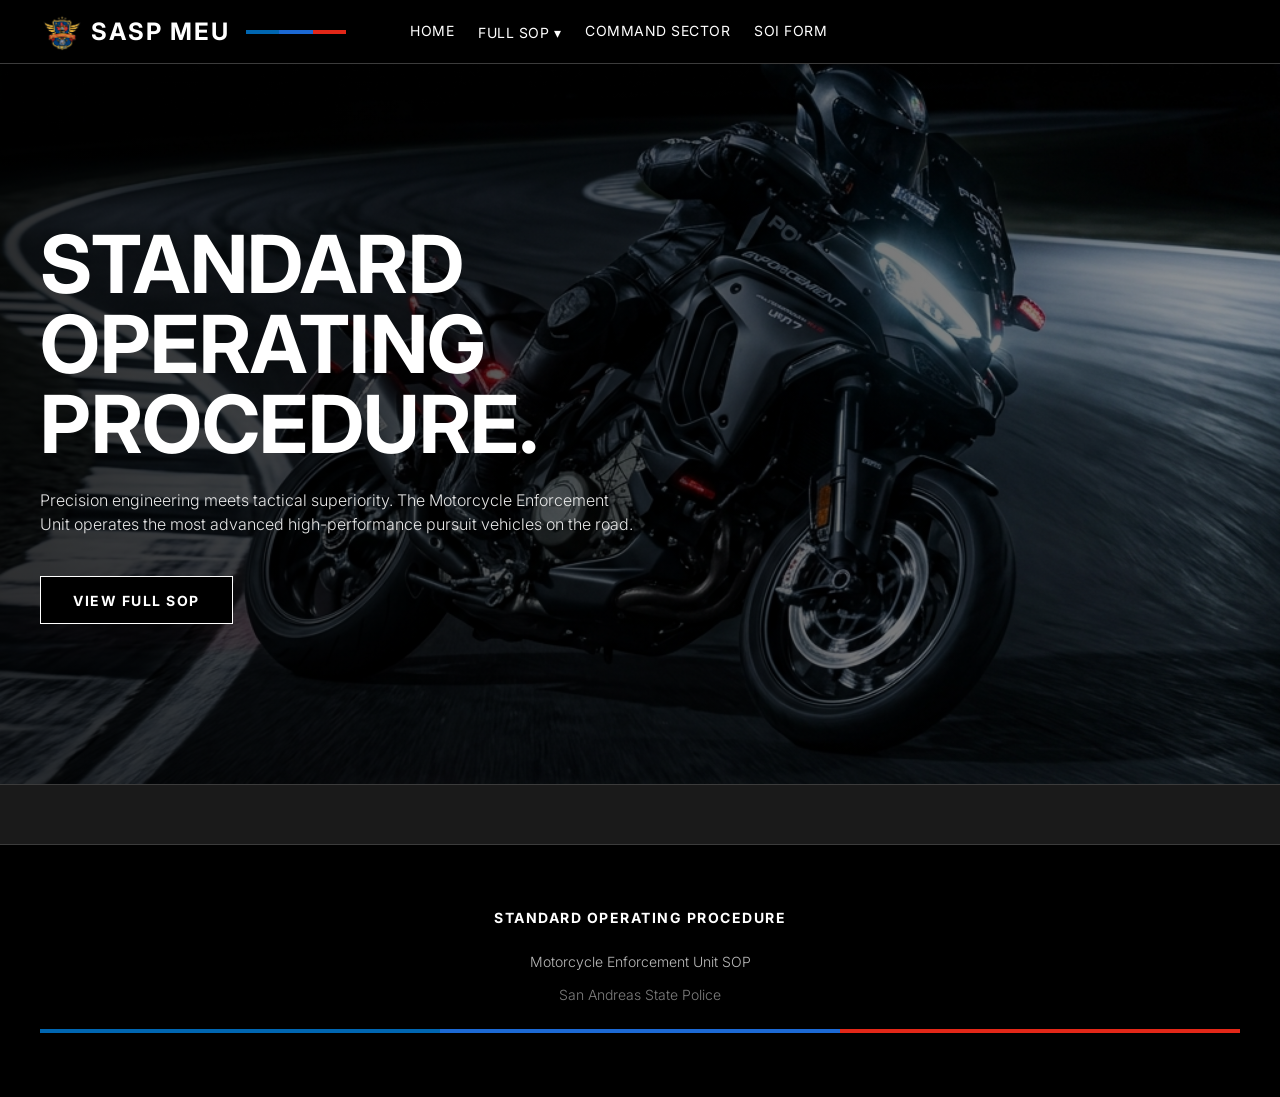
==== commit b95643a9: "Add files via upload" ====
--- a/index.html
+++ b/index.html
@@ -7,6 +7,9 @@
     <link rel="stylesheet" href="style.css">
 </head>
 <body>
+    <div class="preloader-overlay">
+        <img src="assets/bmw_gs_silhouette.png" class="preloader-bike" alt="MEU Bike">
+    </div>
 
     <nav class="top-nav">
         <div class="nav-brand">
@@ -23,10 +26,16 @@
             </div>
         </div>
         <div class="nav-links">
-            <a href="#requirements" class="nav-link">Full SOP</a>
-            <a href="#pursuits" class="nav-link">Pursuits</a>
-            <a href="#accountability" class="nav-link">Accountability</a>
-            <a href="#soi" class="nav-link">SOI Form</a>
+            <a href="index.html" class="nav-link">Home</a>
+            <div class="nav-dropdown">
+                <a href="sop.html" class="nav-link">Full SOP ▾</a>
+                <div class="dropdown-content">
+                    <a href="sop.html#pursuits" class="nav-link-dropdown">Pursuits</a>
+                    <a href="sop.html#accountability" class="nav-link-dropdown">Accountability</a>
+                </div>
+            </div>
+            <a href="command.html" class="nav-link">Command Sector</a>
+            <a href="soi.html" class="nav-link">SOI Form</a>
         </div>
     </nav>
 
@@ -34,228 +43,17 @@
         <div class="hero-content">
             <h1 class="display-xl">Standard<br>Operating<br>Procedure.</h1>
             <p class="body-md">Precision engineering meets tactical superiority. The Motorcycle Enforcement Unit operates the most advanced high-performance pursuit vehicles on the road.</p>
-            <a href="#requirements" class="button-primary">View Full SOP</a>
+            <a href="sop.html" class="button-primary">View Full SOP</a>
         </div>
     </div>
 
-    <section id="requirements" class="section-container">
-        <div class="section-header">
-            <h2 class="display-lg">Authorization & Use.</h2>
-            <p class="body-md" style="margin-top: var(--spacing-sm);">Strict requirements govern the operation of San Andreas State Police motorcycles.</p>
-        </div>
-        
-        <div class="grid-3up" style="grid-template-columns: repeat(2, 1fr);">
-            <div class="feature-photo-card">
-                <div class="label-uppercase">Section 1</div>
-                <h3 class="title-lg">Purpose</h3>
-                <p class="body-md">Establishing guidelines for the use of the motorcycle and related equipment, including its use as an emergency vehicle in accordance with the safety of officers and the public.</p>
-            </div>
-            <div class="feature-photo-card">
-                <div class="label-uppercase">Section 2</div>
-                <h3 class="title-lg">Authorization</h3>
-                <ul class="feature-list body-md">
-                    <li>Valid motorcycle endorsed driver’s license.</li>
-                    <li>Successful completion of the authorized SASP Motorcycle Operator Training Course.</li>
-                    <li>Operators must complete monthly in-service training to maintain certification.</li>
-                </ul>
-            </div>
-            <div class="feature-photo-card">
-                <div class="label-uppercase">Section 3</div>
-                <h3 class="title-lg">Operational Use</h3>
-                <p class="body-md">Officers must pass both the Track Test (bike handling, obstacle navigation, emergency braking) and the Chase Test (pursuit proficiency and adherence to policy).</p>
-                <p class="body-md" style="margin-top: var(--spacing-sm);">Failure to maintain required standards will result in suspension of authorization until retraining is completed.</p>
-            </div>
-            <div class="feature-photo-card">
-                <div class="label-uppercase">Section 4</div>
-                <h3 class="title-lg">Emergency Operation</h3>
-                <p class="body-md">Police motorcycle operators shall operate the motorcycle in accordance with the SASP SOP regarding Emergency Vehicle Operation.</p>
-            </div>
-        </div>
-    </section>
-
-    <section id="pursuits" class="section-container">
-        <div class="feature-photo-card" style="padding: var(--spacing-xl);">
-            <div class="m-stripe-divider" style="max-width: 200px; margin-bottom: var(--spacing-lg);">
-                <div class="m-stripe-segment stripe-light"></div>
-                <div class="m-stripe-segment stripe-dark"></div>
-                <div class="m-stripe-segment stripe-red"></div>
-            </div>
-            <div class="label-uppercase">Section 5</div>
-            <h2 class="display-md" style="margin-bottom: var(--spacing-md);">Vehicle Pursuits</h2>
-            
-            <h3 class="title-md" style="margin-bottom: var(--spacing-xs); color: var(--ink);">5.1 - Restrictions</h3>
-            <p class="body-md" style="margin-bottom: var(--spacing-sm);">SASP motorcycles are not primary pursuit vehicles but may participate in pursuits subject to the following restrictions:</p>
-            <ul class="feature-list body-md" style="margin-bottom: var(--spacing-lg);">
-                <li>Only engage in a vehicle pursuit when the officer has probable cause to believe that any person in the Bike has committed (or attempted to commit) a felony involving the use (or threatened use) of force and a high probability exists that the suspect.</li>
-                <li>Officers operate with due regard for safety and in compliance with the "SASP Emergency Vehicle Operation Guidelines SOP".</li>
-            </ul>
-
-            <h3 class="title-md" style="margin-bottom: var(--spacing-xs); color: var(--ink);">5.2 - Bike Units & Standby</h3>
-            <ul class="feature-list body-md">
-                <li>A maximum of <strong>two motorcycles</strong> may actively engage in a pursuit.</li>
-                <li>A <strong>third motorcycle</strong> may remain on standby, activated only with supervisory approval (Sergeant or higher).</li>
-                <li>Once a marked vehicle assumes the lead, motorcycle units must <strong>disengage</strong> unless directed otherwise by a supervisor.</li>
-                <li>Only <strong>one officer</strong> per motorcycle; no passengers permitted.</li>
-                <li>A maximum of <strong>three motorcycles</strong> may perform Code 1 operations simultaneously.</li>
-                <li>Only a High Command (HC) supervisor may authorize deployment if certified bike officers are unavailable.</li>
-            </ul>
-        </div>
-    </section>
-
-    <section id="accountability" class="section-container">
-        <div class="section-header">
-            <h2 class="display-lg">Standards & Accountability.</h2>
-        </div>
-        
-        <div class="grid-3up">
-            <div class="feature-photo-card">
-                <div class="label-uppercase">Sections 6 & 7</div>
-                <h3 class="title-lg">Uniform & Inspection</h3>
-                <p class="body-md"><strong>Uniform:</strong> Dept. approved helmet, jacket, pants, and boots. For motorcycle duty only.</p>
-                <p class="body-md" style="margin-top: var(--spacing-sm);"><strong>Inspection:</strong> Required before each shift. Equipment includes helmet, eye protection, leather boots, bodyworn camera, and safety equipment.</p>
-            </div>
-            <div class="feature-photo-card">
-                <div class="label-uppercase">Section 8</div>
-                <h3 class="title-lg">Training Protocol</h3>
-                <p class="body-md">Conducted every 15 days, covering:</p>
-                <ul class="feature-list body-md">
-                    <li>Policy and tactical reviews</li>
-                    <li>Practical handling exercises</li>
-                    <li>City specific hazard awareness & terrain navigation</li>
-                </ul>
-                <p class="body-md" style="margin-top: var(--spacing-sm);">Officers must demonstrate proficiency in all modules.</p>
-            </div>
-            <div class="feature-photo-card" style="border-color: var(--m-red);">
-                <div class="label-uppercase" style="color: var(--m-red);">Section 9</div>
-                <h3 class="title-lg">Strike System</h3>
-                <p class="body-md">A three-strike accountability system applies, issued only by certified Instructors.</p>
-                <ul class="feature-list body-md">
-                    <li><strong>2 Strikes:</strong> Must retake training; restricted from operation until re-certified.</li>
-                    <li style="color: var(--m-red);"><strong>3 Strikes:</strong> License revoked. Officer permanently removed from motorcycle duty.</li>
-                </ul>
-            </div>
-        </div>
-    </section>
-
-    <section id="soi" class="section-container">
-        <div class="section-header">
-            <div class="m-stripe-divider" style="max-width: 200px; margin-bottom: var(--spacing-lg);">
-                <div class="m-stripe-segment stripe-light"></div>
-                <div class="m-stripe-segment stripe-dark"></div>
-                <div class="m-stripe-segment stripe-red"></div>
-            </div>
-            <h2 class="display-lg">Statement of Interest.</h2>
-            <p class="body-md" style="margin-top: var(--spacing-sm);">Submit your SOI to officially begin the MEU authorization and training process.</p>
-        </div>
-        
-        <div class="feature-photo-card" style="max-width: 600px; padding: var(--spacing-xl);">
-            <form id="soiForm" action="#" method="POST" style="display: flex; flex-direction: column; gap: var(--spacing-md);">
-                <div>
-                    <label class="label-uppercase" style="display: block; margin-bottom: var(--spacing-xs);">Officer Name</label>
-                    <input type="text" id="officerName" name="name" class="text-input" placeholder="Enter your full name" required>
-                </div>
-                <div>
-                    <label class="label-uppercase" style="display: block; margin-bottom: var(--spacing-xs);">Callsign</label>
-                    <input type="text" id="callsign" name="callsign" class="text-input" placeholder="e.g. 1-ADAM-12" required>
-                </div>
-                <div>
-                    <label class="label-uppercase" style="display: block; margin-bottom: var(--spacing-xs);">Why do you want to join?</label>
-                    <textarea id="interest" name="interest" class="text-input" rows="4" style="height: auto; resize: vertical;" placeholder="Briefly detail your interest in the Motorcycle Enforcement Unit..." required></textarea>
-                </div>
-
-                <div style="margin-top: var(--spacing-lg);">
-                    <div class="m-stripe-divider" style="max-width: 100px; margin-bottom: var(--spacing-md);">
-                        <div class="m-stripe-segment stripe-light"></div>
-                        <div class="m-stripe-segment stripe-dark"></div>
-                        <div class="m-stripe-segment stripe-red"></div>
-                    </div>
-                    
-                    <div style="background-color: var(--surface-soft); padding: var(--spacing-md); margin-bottom: var(--spacing-lg); border-left: 3px solid var(--m-blue-light);">
-                        <h4 class="label-uppercase" style="color: var(--on-dark); margin-bottom: var(--spacing-xs);">Grading Rubric</h4>
-                        <p class="body-sm" style="color: var(--body);">MCQ: 3 points each (9 total)<br>Theory: 10 points each (30 total)<br>Passing score: 30/39<br><strong style="color: var(--m-red);">Automatic fail:</strong> Poor judgment regarding officer/public safety.</p>
-                    </div>
-
-                    <h3 class="title-lg" style="margin-bottom: var(--spacing-md);">Knowledge Assessment</h3>
-                    
-                    <div style="margin-bottom: var(--spacing-md);">
-                        <label class="body-md" style="display: block; margin-bottom: var(--spacing-xs); font-weight: bold;">1. You are conducting motorcycle patrol when you observe a vehicle driving recklessly through heavy traffic. You have no backup nearby. What is the most appropriate action?</label>
-                        <select name="mcq1" class="text-input" required>
-                            <option value="" disabled selected>Select an option...</option>
-                            <option value="A">A. Immediately initiate a high-speed pursuit to stop the vehicle</option>
-                            <option value="B">B. Follow at a safe distance, update dispatch, and request additional units</option>
-                            <option value="C">C. Attempt to block the vehicle alone with your motorcycle</option>
-                            <option value="D">D. Ignore the vehicle because MEU only handles motorcycles</option>
-                        </select>
-                    </div>
-
-                    <div style="margin-bottom: var(--spacing-md);">
-                        <label class="body-md" style="display: block; margin-bottom: var(--spacing-xs); font-weight: bold;">2. During a pursuit, your motorcycle begins experiencing handling issues due to damage. What should you do?</label>
-                        <select name="mcq2" class="text-input" required>
-                            <option value="" disabled selected>Select an option...</option>
-                            <option value="A">A. Continue pursuing until the suspect is caught</option>
-                            <option value="B">B. Increase speed to compensate for the issue</option>
-                            <option value="C">C. Inform dispatch, disengage if unsafe, and allow other units to continue</option>
-                            <option value="D">D. Stop the pursuit without notifying anyone</option>
-                        </select>
-                    </div>
-
-                    <div style="margin-bottom: var(--spacing-md);">
-                        <label class="body-md" style="display: block; margin-bottom: var(--spacing-xs); font-weight: bold;">3. An MEU officer's primary advantage over standard patrol units is:</label>
-                        <select name="mcq3" class="text-input" required>
-                            <option value="" disabled selected>Select an option...</option>
-                            <option value="A">A. Ability to ignore traffic laws during patrol</option>
-                            <option value="B">B. Ability to perform dangerous maneuvers without restrictions</option>
-                            <option value="C">C. Increased mobility and maneuverability in difficult environments</option>
-                            <option value="D">D. Ability to handle every situation without backup</option>
-                        </select>
-                    </div>
-
-                    <h3 class="title-lg" style="margin-top: var(--spacing-lg); margin-bottom: var(--spacing-md);">Theory Assessment</h3>
-
-                    <div style="margin-bottom: var(--spacing-md);">
-                        <label class="body-md" style="display: block; margin-bottom: var(--spacing-xs); font-weight: bold;">1. Explain the responsibilities of a Motorcycle Enforcement Unit officer and how their role differs from a normal patrol officer.</label>
-                        <textarea name="theory1" class="text-input" rows="3" style="height: auto; resize: vertical;" placeholder="Your answer..." required></textarea>
-                    </div>
-
-                    <div style="margin-bottom: var(--spacing-md);">
-                        <label class="body-md" style="display: block; margin-bottom: var(--spacing-xs); font-weight: bold;">2. You are involved in a pursuit where the suspect enters a crowded public area. Explain your decision-making process and how you would handle the situation.</label>
-                        <textarea name="theory2" class="text-input" rows="3" style="height: auto; resize: vertical;" placeholder="Your answer..." required></textarea>
-                    </div>
-
-                    <div style="margin-bottom: var(--spacing-md);">
-                        <label class="body-md" style="display: block; margin-bottom: var(--spacing-xs); font-weight: bold;">3. A trainee MEU officer keeps showing aggressive riding behavior and ignores safety procedures. As a senior officer, how would you handle the situation?</label>
-                        <textarea name="theory3" class="text-input" rows="3" style="height: auto; resize: vertical;" placeholder="Your answer..." required></textarea>
-                    </div>
-                </div>
-
-                <button type="submit" id="submitBtn" class="button-primary" style="margin-top: var(--spacing-md); width: 100%;">Submit Interest & Assessment</button>
-                <p id="formMessage" class="body-md" style="display: none; margin-top: var(--spacing-sm); text-align: center;"></p>
-            </form>
-        </div>
-    </section>
-
+    <div class="footer-animation-container">
+        <img src="assets/bmw_gs_silhouette.png" class="footer-bike" alt="MEU Patrol Loop">
+    </div>
     <footer class="footer">
         <div class="footer-col">
-            <h4 class="label-uppercase">SASP Command</h4>
-            <a href="#" class="footer-link body-sm">About SASP</a>
-            <a href="#" class="footer-link body-sm">Emergency Vehicle Ops</a>
-            <a href="#" class="footer-link body-sm">Public Records</a>
-        </div>
-        <div class="footer-col">
-            <h4 class="label-uppercase">MEU Resources</h4>
-            <a href="#" class="footer-link body-sm">Training Schedule</a>
-            <a href="#" class="footer-link body-sm">Vehicle Inspections</a>
-            <a href="#" class="footer-link body-sm">Certification Status</a>
-        </div>
-        <div class="footer-col">
-            <h4 class="label-uppercase">Internal</h4>
-            <a href="#" class="footer-link body-sm">Instructor Portal</a>
-            <a href="#" class="footer-link body-sm">Submit Strike Report</a>
-            <a href="#" class="footer-link body-sm">Request Override</a>
-        </div>
-        <div class="footer-col">
             <h4 class="label-uppercase">Standard Operating Procedure</h4>
-            <a href="#" class="footer-link body-sm">Motorcycle Enforcement Unit SOP</a>
+            <a href="sop.html" class="footer-link body-sm">Motorcycle Enforcement Unit SOP</a>
             <p class="body-sm" style="color: var(--muted); margin-top: var(--spacing-sm);">San Andreas State Police</p>
             <div class="m-stripe-divider" style="margin-top: var(--spacing-lg);">
                 <div class="m-stripe-segment stripe-light"></div>
@@ -265,46 +63,5 @@
         </div>
     </footer>
 
-    <script>
-        document.getElementById('soiForm').addEventListener('submit', function(e) {
-            e.preventDefault();
-            
-            const btn = document.getElementById('submitBtn');
-            const msg = document.getElementById('formMessage');
-            btn.textContent = 'Transmitting...';
-            btn.disabled = true;
-            
-            const formData = new FormData(this);
-            const data = new URLSearchParams(formData);
-            
-            // The active Google Apps Script webhook URL
-            const scriptURL = 'https://script.google.com/macros/s/AKfycbw03T1ecBTQL6pjJAkefaUVgHMtBm53kkaaSEDaXXv6P0BlITUKvzTPXQiPeKNUS4Qn/exec';
-
-            fetch(scriptURL, { 
-                method: 'POST', 
-                body: data,
-                mode: 'no-cors',
-                headers: {
-                    'Content-Type': 'application/x-www-form-urlencoded'
-                }
-            })
-                .then(response => {
-                    msg.style.display = 'block';
-                    msg.style.color = '#0fa336'; // Success green
-                    msg.textContent = 'Statement of Interest submitted successfully.';
-                    this.reset();
-                    btn.textContent = 'Submit Interest & Assessment';
-                    btn.disabled = false;
-                })
-                .catch(error => {
-                    msg.style.display = 'block';
-                    msg.style.color = 'var(--m-red)';
-                    msg.textContent = 'Transmission failed. Please try again.';
-                    btn.textContent = 'Submit Interest & Assessment';
-                    btn.disabled = false;
-                    console.error('Error!', error.message);
-                });
-        });
-    </script>
 </body>
 </html>
--- a/style.css
+++ b/style.css
@@ -134,6 +134,43 @@
   text-transform: uppercase;
 }
 
+.nav-dropdown {
+  position: relative;
+  display: inline-block;
+}
+
+.dropdown-content {
+  display: none;
+  position: absolute;
+  background-color: var(--surface-card);
+  min-width: 180px;
+  box-shadow: 0px 8px 16px 0px rgba(0,0,0,0.5);
+  z-index: 200;
+  top: 100%;
+  left: 0;
+  border: 1px solid var(--hairline);
+  padding: var(--spacing-xs) 0;
+}
+
+.nav-dropdown:hover .dropdown-content {
+  display: block;
+}
+
+.nav-link-dropdown {
+  font-size: 13px;
+  font-weight: 400;
+  letter-spacing: 0.5px;
+  color: var(--on-dark);
+  text-transform: uppercase;
+  display: block;
+  padding: 12px 16px;
+  transition: background-color 0.2s;
+}
+
+.nav-link-dropdown:hover {
+  background-color: var(--surface-elevated);
+}
+
 .hero-photo-band {
   background-color: var(--canvas);
   color: var(--on-dark);
@@ -283,8 +320,68 @@
 .model-card {
   background-color: var(--canvas);
   color: var(--on-dark);
-  border-radius: 0;
-  padding: 0;
+  border-radius: var(--radius-sm);
+}
+
+/* ---- Preloader Animation ---- */
+.preloader-overlay {
+  position: fixed;
+  top: 0; left: 0;
+  width: 100vw; height: 100vh;
+  background-color: var(--canvas);
+  z-index: 9999;
+  display: flex;
+  align-items: center;
+  justify-content: center;
+  animation: preloaderFadeOut 0.5s ease-in-out 1.2s forwards;
+  pointer-events: none;
+}
+
+.preloader-bike {
+  height: 150px;
+  filter: invert(1);
+  mix-blend-mode: screen;
+  transform: translateX(-150vw);
+  animation: preloaderDrive 1.2s cubic-bezier(0.4, 0, 0.2, 1) forwards;
+}
+
+@keyframes preloaderDrive {
+  0% { transform: translateX(-150vw) rotate(-5deg); }
+  50% { transform: translateX(0) rotate(0deg); }
+  100% { transform: translateX(150vw) rotate(5deg); }
+}
+
+@keyframes preloaderFadeOut {
+  0% { opacity: 1; }
+  100% { opacity: 0; visibility: hidden; }
+}
+
+/* ---- Footer Loop Animation ---- */
+.footer-animation-container {
+  width: 100%;
+  height: 60px;
+  background-color: var(--surface-card);
+  border-top: 1px solid var(--hairline);
+  position: relative;
+  overflow: hidden;
+  display: flex;
+  align-items: center;
+}
+
+.footer-bike {
+  height: 40px;
+  position: absolute;
+  left: -100px;
+  filter: invert(1);
+  mix-blend-mode: screen;
+  opacity: 0.5;
+  animation: footerDriveLoop 10s linear infinite;
+}
+
+@keyframes footerDriveLoop {
+  0% { transform: translateX(0); }
+  15% { transform: translateX(110vw); }
+  100% { transform: translateX(110vw); }
 }
 
 .model-card img {
@@ -364,8 +461,9 @@
   padding: var(--spacing-xxl) var(--spacing-xl);
   border-top: 1px solid var(--hairline);
   display: grid;
-  grid-template-columns: repeat(4, 1fr);
+  grid-template-columns: 1fr;
   gap: var(--spacing-lg);
+  text-align: center;
 }
 
 .footer-col h4 {
@@ -386,6 +484,11 @@
 
 .divider-container {
   width: 100px;
+}
+
+.footer .m-stripe-divider {
+  margin-left: auto;
+  margin-right: auto;
 }
 
 /* Media Queries */
